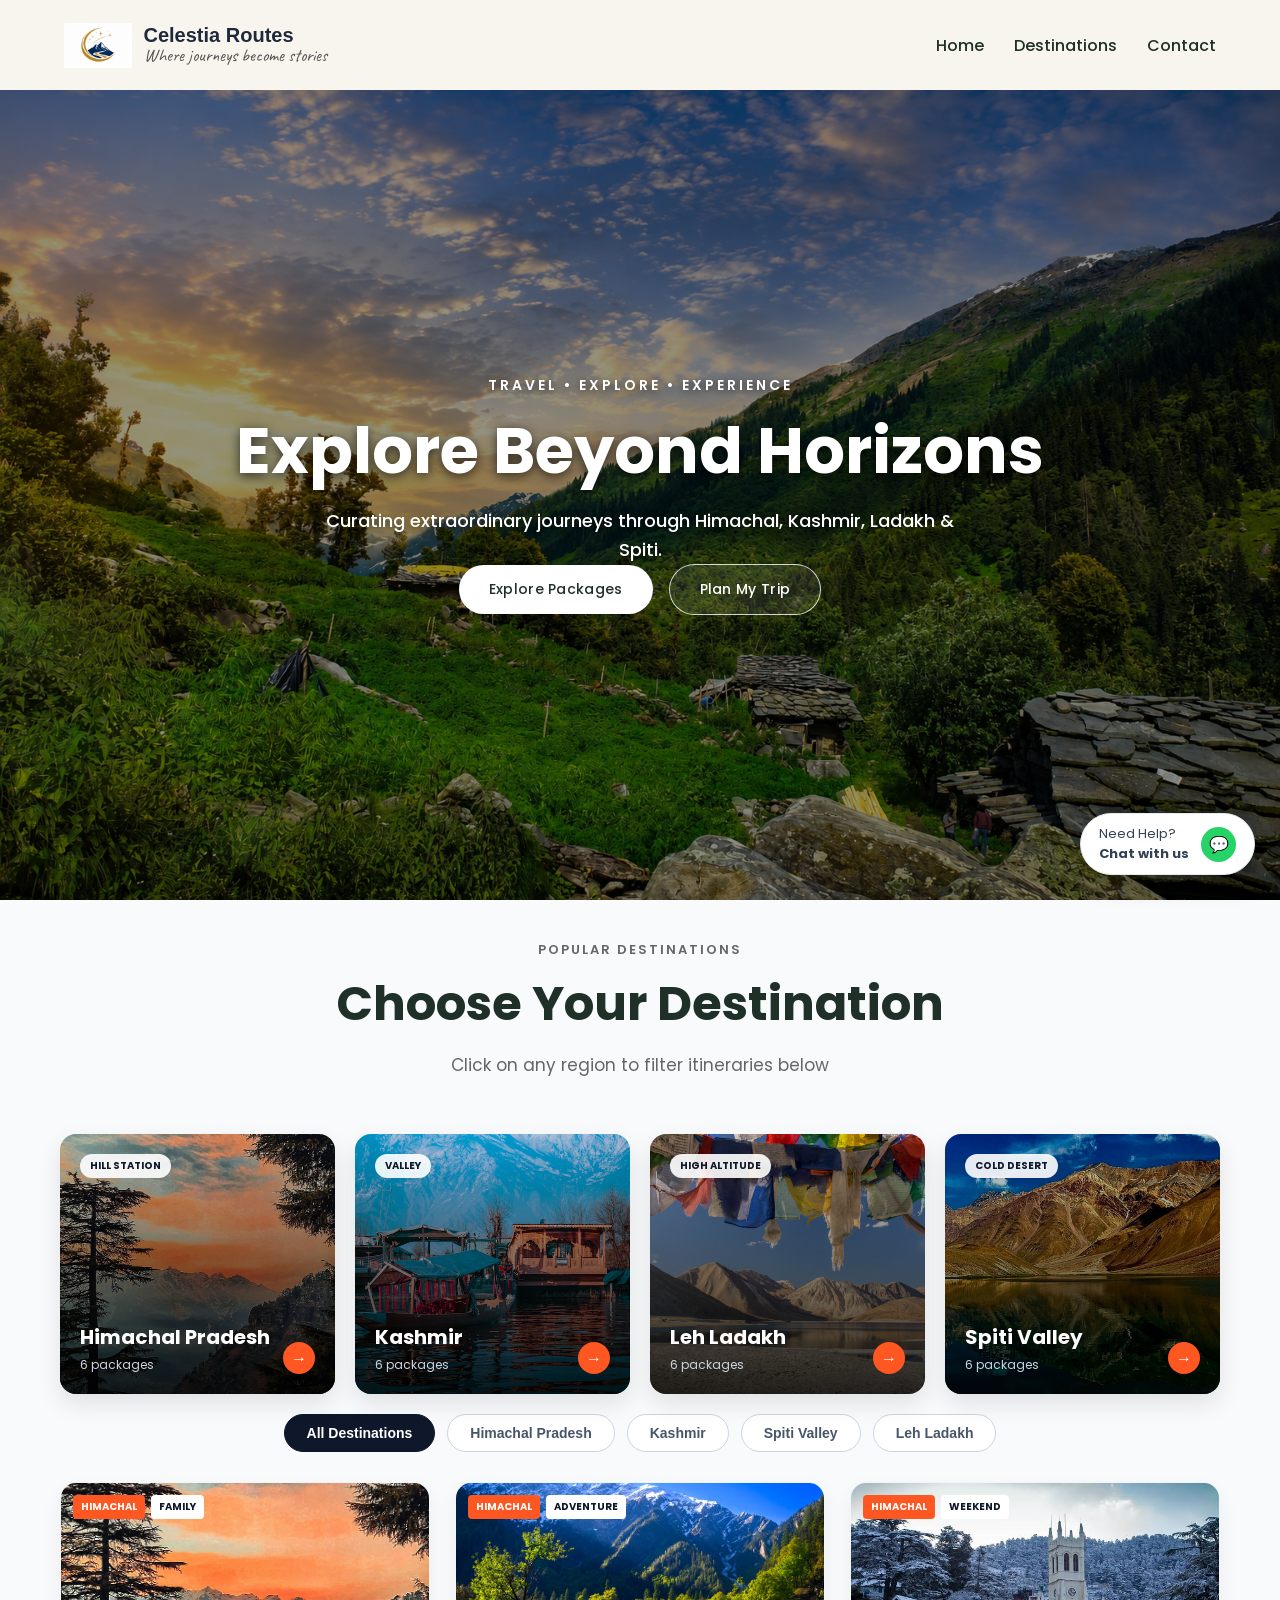
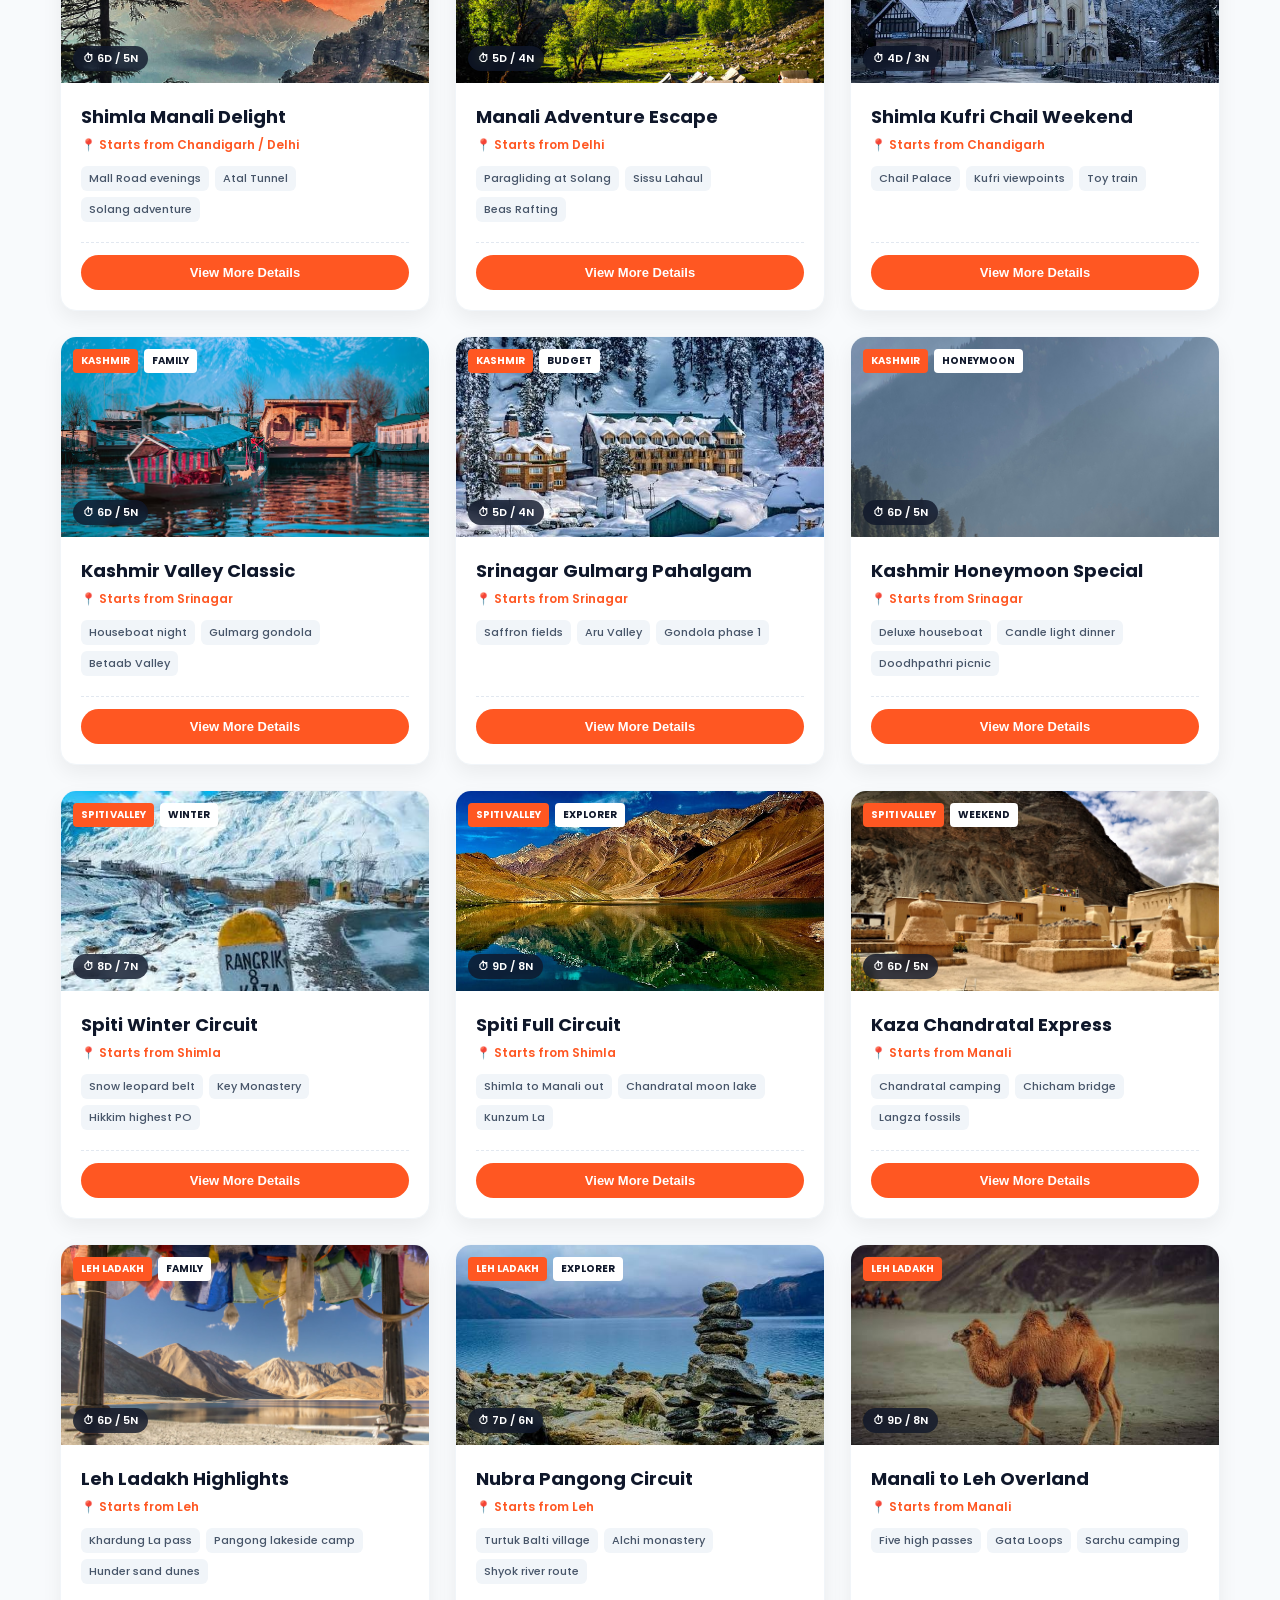
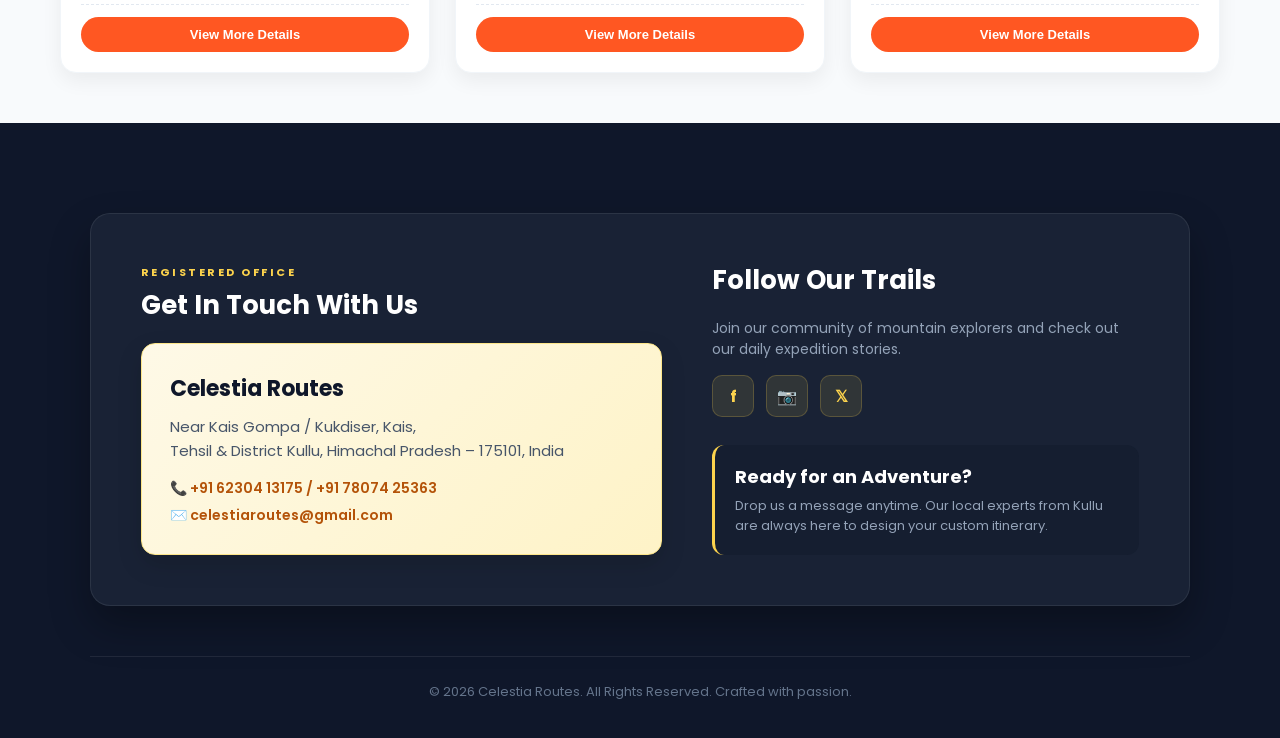
==== index.html @ 2c3c5bdf "Update index.html" ====
<!DOCTYPE html>
<html lang="en">

<head>
    <meta charset="UTF-8">
    <meta name="viewport" content="width=device-width, initial-scale=1.0">
    
    <!-- Google Search SEO Meta Tags -->
    <title>Celestia Routes | Himachal, Kashmir, Ladakh & Spiti Tour Packages</title>
    <meta name="description" content="Explore Himachal, Spiti Valley, Ladakh & Kashmir with Celestia Routes. Custom-crafted itineraries, verified stays, and memorable travel experiences.">
    <meta name="keywords" content="Celestia Routes, Himachal Tour Packages, Kashmir Tour, Leh Ladakh Expedition, Spiti Valley Trips">
    
    <!-- Open Graph Tags for Social Media Sharing -->
    <meta property="og:title" content="Celestia Routes | Where Journeys Become Stories">
    <meta property="og:description" content="Curating extraordinary journeys through Himachal, Kashmir, Ladakh, and Spiti.">
    <meta property="og:image" content="Image/logo.png">
    <meta property="og:url" content="https://celestiaroutes.in">

    <link rel="stylesheet" href="style.css">
    <link href="https://fonts.googleapis.com/css2?family=Caveat:wght@500&family=Poppins:wght@400;500;600;700&display=swap" rel="stylesheet">

    <!-- Modern Travel Tribes Style Layout CSS -->
    <style>
        body {
            font-family: 'Poppins', sans-serif;
            background-color: #f8fafc;
            color: #1e293b;
            margin: 0;
            padding: 0;
        }

        /* Top Main Destinations Grid */
        .dest-cards-container {
            max-width: 1200px;
            margin: 40px auto 20px;
            padding: 0 20px;
            display: grid;
            grid-template-columns: repeat(auto-fit, minmax(240px, 1fr));
            gap: 20px;
        }

        .dest-hero-card {
            position: relative;
            height: 260px;
            border-radius: 16px;
            overflow: hidden;
            box-shadow: 0 10px 25px rgba(0,0,0,0.1);
            cursor: pointer;
            transition: transform 0.3s ease, box-shadow 0.3s ease;
            background-size: cover;
            background-position: center;
        }

        .dest-hero-card:hover {
            transform: translateY(-6px);
            box-shadow: 0 15px 35px rgba(0,0,0,0.2);
        }

        .dest-card-overlay {
            position: absolute;
            inset: 0;
            background: linear-gradient(180deg, rgba(0,0,0,0.1) 0%, rgba(0,0,0,0.85) 100%);
            padding: 20px;
            display: flex;
            flex-direction: column;
            justify-content: space-between;
            box-sizing: border-box;
        }

        .dest-tag {
            align-self: flex-start;
            background: rgba(255, 255, 255, 0.9);
            color: #0f172a;
            font-size: 10px;
            font-weight: 700;
            padding: 4px 10px;
            border-radius: 20px;
            text-transform: uppercase;
        }

        .dest-info h3 {
            color: #ffffff;
            font-size: 20px;
            margin: 0 0 4px 0;
            font-weight: 700;
        }

        .dest-info p {
            color: #cbd5e1;
            font-size: 12px;
            margin: 0;
        }

        .dest-arrow {
            position: absolute;
            bottom: 20px;
            right: 20px;
            width: 32px;
            height: 32px;
            background: #ff5722;
            color: white;
            border-radius: 50%;
            display: flex;
            align-items: center;
            justify-content: center;
            font-size: 16px;
            font-weight: bold;
        }

        /* Filter Pills Tabs */
        .filter-tabs {
            display: flex;
            justify-content: center;
            gap: 12px;
            margin: 20px auto 30px;
            flex-wrap: wrap;
            padding: 0 15px;
        }

        .filter-btn {
            background: #ffffff;
            border: 1px solid #cbd5e1;
            padding: 10px 22px;
            border-radius: 30px;
            font-size: 14px;
            font-weight: 600;
            color: #475569;
            cursor: pointer;
            transition: all 0.2s ease;
        }

        .filter-btn.active, .filter-btn:hover {
            background: #0f172a;
            color: #ffffff;
            border-color: #0f172a;
        }

        /* Packages Grid */
        .pkg-grid {
            display: grid;
            grid-template-columns: repeat(auto-fill, minmax(320px, 1fr));
            gap: 25px;
            max-width: 1200px;
            margin: 0 auto 50px;
            padding: 0 20px;
        }

        .pkg-card {
            background: #ffffff;
            border-radius: 16px;
            overflow: hidden;
            box-shadow: 0 8px 20px rgba(0,0,0,0.06);
            transition: transform 0.3s ease, box-shadow 0.3s ease;
            display: flex;
            flex-direction: column;
            border: 1px solid #f1f5f9;
        }

        .pkg-card:hover {
            transform: translateY(-5px);
            box-shadow: 0 15px 30px rgba(0,0,0,0.12);
        }

        .pkg-img-box {
            position: relative;
            height: 200px;
            background-size: cover;
            background-position: center;
        }

        .pkg-badges {
            position: absolute;
            top: 12px;
            left: 12px;
            display: flex;
            gap: 6px;
            flex-wrap: wrap;
        }

        .badge-pill {
            background: #ff5722;
            color: #ffffff;
            font-size: 10px;
            font-weight: 700;
            padding: 4px 8px;
            border-radius: 4px;
            text-transform: uppercase;
        }

        .badge-pill.white {
            background: #ffffff;
            color: #0f172a;
        }

        .pkg-duration {
            position: absolute;
            bottom: 12px;
            left: 12px;
            background: rgba(15, 23, 42, 0.8);
            color: #ffffff;
            font-size: 11px;
            font-weight: 600;
            padding: 4px 10px;
            border-radius: 20px;
            backdrop-filter: blur(4px);
        }

        .pkg-body {
            padding: 20px;
            display: flex;
            flex-direction: column;
            flex-grow: 1;
        }

        .pkg-title {
            font-size: 18px;
            font-weight: 700;
            color: #0f172a;
            margin: 0 0 6px 0;
        }

        .pkg-location {
            font-size: 12px;
            color: #ff5722;
            font-weight: 600;
            margin-bottom: 12px;
        }

        .pkg-highlights {
            display: flex;
            gap: 6px;
            flex-wrap: wrap;
            margin-bottom: 20px;
        }

        .highlight-tag {
            background: #f1f5f9;
            color: #475569;
            font-size: 11px;
            font-weight: 500;
            padding: 4px 8px;
            border-radius: 6px;
        }

        .pkg-footer {
            display: flex;
            align-items: center;
            justify-content: flex-end;
            margin-top: auto;
            padding-top: 12px;
            border-top: 1px dashed #e2e8f0;
        }

        .view-btn {
            background: #ff5722;
            color: #ffffff;
            border: none;
            padding: 10px 20px;
            border-radius: 20px;
            font-size: 13px;
            font-weight: 700;
            cursor: pointer;
            transition: background 0.2s;
            width: 100%;
            text-align: center;
        }

        .view-btn:hover {
            background: #e64a19;
        }

        /* Modal Overlay Styling */
        .modal-overlay {
            display: none;
            position: fixed;
            top: 0;
            left: 0;
            width: 100%;
            height: 100%;
            background: rgba(0, 0, 0, 0.65);
            backdrop-filter: blur(4px);
            z-index: 1000;
            justify-content: center;
            align-items: center;
        }

        .modal-box {
            background: #ffffff;
            padding: 32px 28px 28px 28px;
            border-radius: 16px;
            width: 90%;
            max-width: 400px;
            box-shadow: 0 20px 40px rgba(0, 0, 0, 0.25);
            position: relative;
            font-family: 'Poppins', sans-serif;
            box-sizing: border-box;
        }

        .close-btn {
            position: absolute;
            top: 16px;
            right: 16px;
            width: 32px;
            height: 32px;
            background: #f1f5f9;
            color: #64748b;
            border-radius: 50%;
            display: flex;
            align-items: center;
            justify-content: center;
            font-size: 20px;
            font-weight: bold;
            cursor: pointer;
            transition: all 0.2s ease;
        }

        .close-btn:hover {
            background: #e2e8f0;
            color: #0f172a;
            transform: rotate(90deg);
        }

        .form-group {
            margin-bottom: 16px;
        }

        .form-group label {
            display: block;
            font-size: 13px;
            font-weight: 600;
            color: #334155;
            margin-bottom: 6px;
        }

        .form-group input {
            width: 100%;
            padding: 11px 14px;
            border: 1px solid #cbd5e1;
            border-radius: 8px;
            font-size: 14px;
            box-sizing: border-box;
            outline: none;
        }

        .submit-btn {
            width: 100%;
            background: #25D366;
            color: white;
            border: none;
            padding: 13px;
            border-radius: 8px;
            font-size: 15px;
            font-weight: 700;
            cursor: pointer;
            margin-top: 6px;
        }
    </style>
</head>

<body>
    <!-- Navigation -->
    <nav class="navbar">
        <div class="logo">
            <img src="Image/logo.png" alt="Celestia Routes Logo" style="height: 45px; vertical-align: middle;">
            <div style="display: inline-block; vertical-align: middle; margin-left: 12px;">
                <span style="display: block; font-weight: bold; font-size: 20px; font-family: Arial, sans-serif;">Celestia Routes</span>
                <span class="logo-tagline" style="display: block; font-family: 'Caveat', cursive; font-size: 18px; color: #555; margin-top: -3px;">Where journeys become stories</span>
            </div>
        </div>
        
        <ul class="nav-links">
            <li><a href="#home">Home</a></li>
            <li><a href="#destinations">Destinations</a></li>
            <li><a href="#contact">Contact</a></li>
        </ul>
    </nav>

    <!-- Hero Section -->
    <section class="hero" id="home">
        <div class="hero-content">
            <p class="hero-tagline">TRAVEL • EXPLORE • EXPERIENCE</p>
            <h1>Explore Beyond Horizons</h1>
            <p class="hero-subtitle">Curating extraordinary journeys through Himachal, Kashmir, Ladakh & Spiti.</p>
            <div class="hero-buttons">
                <a href="#destinations" class="btn primary-btn">Explore Packages</a>
                <a href="javascript:void(0)" onclick="openInquiryForm('Custom Trip')" class="btn secondary-btn">Plan My Trip</a>
            </div>
        </div>
    </section>

    <!-- Main Active Destinations Section -->
    <section id="destinations">
        <div class="section-heading" style="text-align: center; margin-top: 40px;">
            <p class="small-title">POPULAR DESTINATIONS</p>
            <h2>Choose Your Destination</h2>
            <p>Click on any region to filter itineraries below</p>
        </div>

        <div class="dest-cards-container">
            <!-- Himachal Pradesh -->
            <div class="dest-hero-card" style="background-image: url('Image/manali.jpg');" onclick="filterCategory('himachal')">
                <div class="dest-card-overlay">
                    <span class="dest-tag">HILL STATION</span>
                    <div class="dest-info">
                        <h3>Himachal Pradesh</h3>
                        <p>6 packages</p>
                    </div>
                    <div class="dest-arrow">&rarr;</div>
                </div>
            </div>

            <!-- Kashmir -->
            <div class="dest-hero-card" style="background-image: url('Image/srinagar.jpg');" onclick="filterCategory('kashmir')">
                <div class="dest-card-overlay">
                    <span class="dest-tag">VALLEY</span>
                    <div class="dest-info">
                        <h3>Kashmir</h3>
                        <p>6 packages</p>
                    </div>
                    <div class="dest-arrow">&rarr;</div>
                </div>
            </div>

            <!-- Leh Ladakh -->
            <div class="dest-hero-card" style="background-image: url('Image/leh.jpg');" onclick="filterCategory('ladakh')">
                <div class="dest-card-overlay">
                    <span class="dest-tag">HIGH ALTITUDE</span>
                    <div class="dest-info">
                        <h3>Leh Ladakh</h3>
                        <p>6 packages</p>
                    </div>
                    <div class="dest-arrow">&rarr;</div>
                </div>
            </div>

            <!-- Spiti Valley -->
            <div class="dest-hero-card" style="background-image: url('Image/chandratal.jpg');" onclick="filterCategory('spiti')">
                <div class="dest-card-overlay">
                    <span class="dest-tag">COLD DESERT</span>
                    <div class="dest-info">
                        <h3>Spiti Valley</h3>
                        <p>6 packages</p>
                    </div>
                    <div class="dest-arrow">&rarr;</div>
                </div>
            </div>
        </div>
    </section>

    <!-- Interactive Filter Pills -->
    <div class="filter-tabs" id="pkg-section">
        <button class="filter-btn active" id="btn-all" onclick="filterCategory('all')">All Destinations</button>
        <button class="filter-btn" id="btn-himachal" onclick="filterCategory('himachal')">Himachal Pradesh</button>
        <button class="filter-btn" id="btn-kashmir" onclick="filterCategory('kashmir')">Kashmir</button>
        <button class="filter-btn" id="btn-spiti" onclick="filterCategory('spiti')">Spiti Valley</button>
        <button class="filter-btn" id="btn-ladakh" onclick="filterCategory('ladakh')">Leh Ladakh</button>
    </div>

    <!-- Package Grid Container -->
    <div class="pkg-grid">
        
        <!-- HIMACHAL PACKAGES -->
        <div class="pkg-card" data-category="himachal">
            <div class="pkg-img-box" style="background-image: url('Image/manali.jpg');">
                <div class="pkg-badges">
                    <span class="badge-pill">HIMACHAL</span>
                    <span class="badge-pill white">FAMILY</span>
                </div>
                <span class="pkg-duration">⏱ 6D / 5N</span>
            </div>
            <div class="pkg-body">
                <h3 class="pkg-title">Shimla Manali Delight</h3>
                <div class="pkg-location">📍 Starts from Chandigarh / Delhi</div>
                <div class="pkg-highlights">
                    <span class="highlight-tag">Mall Road evenings</span>
                    <span class="highlight-tag">Atal Tunnel</span>
                    <span class="highlight-tag">Solang adventure</span>
                </div>
                <div class="pkg-footer">
                    <button class="view-btn" onclick="openInquiryForm('Shimla Manali Delight (6D/5N)')">View More Details</button>
                </div>
            </div>
        </div>

        <div class="pkg-card" data-category="himachal">
            <div class="pkg-img-box" style="background-image: url('Image/kasol.jpg');">
                <div class="pkg-badges">
                    <span class="badge-pill">HIMACHAL</span>
                    <span class="badge-pill white">ADVENTURE</span>
                </div>
                <span class="pkg-duration">⏱ 5D / 4N</span>
            </div>
            <div class="pkg-body">
                <h3 class="pkg-title">Manali Adventure Escape</h3>
                <div class="pkg-location">📍 Starts from Delhi</div>
                <div class="pkg-highlights">
                    <span class="highlight-tag">Paragliding at Solang</span>
                    <span class="highlight-tag">Sissu Lahaul</span>
                    <span class="highlight-tag">Beas Rafting</span>
                </div>
                <div class="pkg-footer">
                    <button class="view-btn" onclick="openInquiryForm('Manali Adventure Escape (5D/4N)')">View More Details</button>
                </div>
            </div>
        </div>

        <div class="pkg-card" data-category="himachal">
            <div class="pkg-img-box" style="background-image: url('Image/shimla.jpg');">
                <div class="pkg-badges">
                    <span class="badge-pill">HIMACHAL</span>
                    <span class="badge-pill white">WEEKEND</span>
                </div>
                <span class="pkg-duration">⏱ 4D / 3N</span>
            </div>
            <div class="pkg-body">
                <h3 class="pkg-title">Shimla Kufri Chail Weekend</h3>
                <div class="pkg-location">📍 Starts from Chandigarh</div>
                <div class="pkg-highlights">
                    <span class="highlight-tag">Chail Palace</span>
                    <span class="highlight-tag">Kufri viewpoints</span>
                    <span class="highlight-tag">Toy train</span>
                </div>
                <div class="pkg-footer">
                    <button class="view-btn" onclick="openInquiryForm('Shimla Kufri Weekend (4D/3N)')">View More Details</button>
                </div>
            </div>
        </div>

        <!-- KASHMIR PACKAGES -->
        <div class="pkg-card" data-category="kashmir">
            <div class="pkg-img-box" style="background-image: url('Image/srinagar.jpg');">
                <div class="pkg-badges">
                    <span class="badge-pill">KASHMIR</span>
                    <span class="badge-pill white">FAMILY</span>
                </div>
                <span class="pkg-duration">⏱ 6D / 5N</span>
            </div>
            <div class="pkg-body">
                <h3 class="pkg-title">Kashmir Valley Classic</h3>
                <div class="pkg-location">📍 Starts from Srinagar</div>
                <div class="pkg-highlights">
                    <span class="highlight-tag">Houseboat night</span>
                    <span class="highlight-tag">Gulmarg gondola</span>
                    <span class="highlight-tag">Betaab Valley</span>
                </div>
                <div class="pkg-footer">
                    <button class="view-btn" onclick="openInquiryForm('Kashmir Valley Classic (6D/5N)')">View More Details</button>
                </div>
            </div>
        </div>

        <div class="pkg-card" data-category="kashmir">
            <div class="pkg-img-box" style="background-image: url('Image/gulmarg.jpg');">
                <div class="pkg-badges">
                    <span class="badge-pill">KASHMIR</span>
                    <span class="badge-pill white">BUDGET</span>
                </div>
                <span class="pkg-duration">⏱ 5D / 4N</span>
            </div>
            <div class="pkg-body">
                <h3 class="pkg-title">Srinagar Gulmarg Pahalgam</h3>
                <div class="pkg-location">📍 Starts from Srinagar</div>
                <div class="pkg-highlights">
                    <span class="highlight-tag">Saffron fields</span>
                    <span class="highlight-tag">Aru Valley</span>
                    <span class="highlight-tag">Gondola phase 1</span>
                </div>
                <div class="pkg-footer">
                    <button class="view-btn" onclick="openInquiryForm('Srinagar Gulmarg Pahalgam (5D/4N)')">View More Details</button>
                </div>
            </div>
        </div>

        <div class="pkg-card" data-category="kashmir">
            <div class="pkg-img-box" style="background-image: url('Image/pahalgam.jpg');">
                <div class="pkg-badges">
                    <span class="badge-pill">KASHMIR</span>
                    <span class="badge-pill white">HONEYMOON</span>
                </div>
                <span class="pkg-duration">⏱ 6D / 5N</span>
            </div>
            <div class="pkg-body">
                <h3 class="pkg-title">Kashmir Honeymoon Special</h3>
                <div class="pkg-location">📍 Starts from Srinagar</div>
                <div class="pkg-highlights">
                    <span class="highlight-tag">Deluxe houseboat</span>
                    <span class="highlight-tag">Candle light dinner</span>
                    <span class="highlight-tag">Doodhpathri picnic</span>
                </div>
                <div class="pkg-footer">
                    <button class="view-btn" onclick="openInquiryForm('Kashmir Honeymoon Special (6D/5N)')">View More Details</button>
                </div>
            </div>
        </div>

        <!-- SPITI VALLEY PACKAGES -->
        <div class="pkg-card" data-category="spiti">
            <div class="pkg-img-box" style="background-image: url('Image/kaza.jpg');">
                <div class="pkg-badges">
                    <span class="badge-pill">SPITI VALLEY</span>
                    <span class="badge-pill white">WINTER</span>
                </div>
                <span class="pkg-duration">⏱ 8D / 7N</span>
            </div>
            <div class="pkg-body">
                <h3 class="pkg-title">Spiti Winter Circuit</h3>
                <div class="pkg-location">📍 Starts from Shimla</div>
                <div class="pkg-highlights">
                    <span class="highlight-tag">Snow leopard belt</span>
                    <span class="highlight-tag">Key Monastery</span>
                    <span class="highlight-tag">Hikkim highest PO</span>
                </div>
                <div class="pkg-footer">
                    <button class="view-btn" onclick="openInquiryForm('Spiti Winter Circuit (8D/7N)')">View More Details</button>
                </div>
            </div>
        </div>

        <div class="pkg-card" data-category="spiti">
            <div class="pkg-img-box" style="background-image: url('Image/chandratal.jpg');">
                <div class="pkg-badges">
                    <span class="badge-pill">SPITI VALLEY</span>
                    <span class="badge-pill white">EXPLORER</span>
                </div>
                <span class="pkg-duration">⏱ 9D / 8N</span>
            </div>
            <div class="pkg-body">
                <h3 class="pkg-title">Spiti Full Circuit</h3>
                <div class="pkg-location">📍 Starts from Shimla</div>
                <div class="pkg-highlights">
                    <span class="highlight-tag">Shimla to Manali out</span>
                    <span class="highlight-tag">Chandratal moon lake</span>
                    <span class="highlight-tag">Kunzum La</span>
                </div>
                <div class="pkg-footer">
                    <button class="view-btn" onclick="openInquiryForm('Spiti Full Circuit (9D/8N)')">View More Details</button>
                </div>
            </div>
        </div>

        <div class="pkg-card" data-category="spiti">
            <div class="pkg-img-box" style="background-image: url('Image/tabo.jpg');">
                <div class="pkg-badges">
                    <span class="badge-pill">SPITI VALLEY</span>
                    <span class="badge-pill white">WEEKEND</span>
                </div>
                <span class="pkg-duration">⏱ 6D / 5N</span>
            </div>
            <div class="pkg-body">
                <h3 class="pkg-title">Kaza Chandratal Express</h3>
                <div class="pkg-location">📍 Starts from Manali</div>
                <div class="pkg-highlights">
                    <span class="highlight-tag">Chandratal camping</span>
                    <span class="highlight-tag">Chicham bridge</span>
                    <span class="highlight-tag">Langza fossils</span>
                </div>
                <div class="pkg-footer">
                    <button class="view-btn" onclick="openInquiryForm('Kaza Chandratal Express (6D/5N)')">View More Details</button>
                </div>
            </div>
        </div>

        <!-- LEH LADAKH PACKAGES -->
        <div class="pkg-card" data-category="ladakh">
            <div class="pkg-img-box" style="background-image: url('Image/leh.jpg');">
                <div class="pkg-badges">
                    <span class="badge-pill">LEH LADAKH</span>
                    <span class="badge-pill white">FAMILY</span>
                </div>
                <span class="pkg-duration">⏱ 6D / 5N</span>
            </div>
            <div class="pkg-body">
                <h3 class="pkg-title">Leh Ladakh Highlights</h3>
                <div class="pkg-location">📍 Starts from Leh</div>
                <div class="pkg-highlights">
                    <span class="highlight-tag">Khardung La pass</span>
                    <span class="highlight-tag">Pangong lakeside camp</span>
                    <span class="highlight-tag">Hunder sand dunes</span>
                </div>
                <div class="pkg-footer">
                    <button class="view-btn" onclick="openInquiryForm('Leh Ladakh Highlights (6D/5N)')">View More Details</button>
                </div>
            </div>
        </div>

        <div class="pkg-card" data-category="ladakh">
            <div class="pkg-img-box" style="background-image: url('Image/pangong.jpg');">
                <div class="pkg-badges">
                    <span class="badge-pill">LEH LADAKH</span>
                    <span class="badge-pill white">EXPLORER</span>
                </div>
                <span class="pkg-duration">⏱ 7D / 6N</span>
            </div>
            <div class="pkg-body">
                <h3 class="pkg-title">Nubra Pangong Circuit</h3>
                <div class="pkg-location">📍 Starts from Leh</div>
                <div class="pkg-highlights">
                    <span class="highlight-tag">Turtuk Balti village</span>
                    <span class="highlight-tag">Alchi monastery</span>
                    <span class="highlight-tag">Shyok river route</span>
                </div>
                <div class="pkg-footer">
                    <button class="view-btn" onclick="openInquiryForm('Nubra Pangong Circuit (7D/6N)')">View More Details</button>
                </div>
            </div>
        </div>

        <div class="pkg-card" data-category="ladakh">
            <div class="pkg-img-box" style="background-image: url('Image/nubra.jpg');">
                <div class="badge-pill" style="position: absolute; top: 12px; left: 12px;">LEH LADAKH</div>
                <span class="pkg-duration">⏱ 9D / 8N</span>
            </div>
            <div class="pkg-body">
                <h3 class="pkg-title">Manali to Leh Overland</h3>
                <div class="pkg-location">📍 Starts from Manali</div>
                <div class="pkg-highlights">
                    <span class="highlight-tag">Five high passes</span>
                    <span class="highlight-tag">Gata Loops</span>
                    <span class="highlight-tag">Sarchu camping</span>
                </div>
                <div class="pkg-footer">
                    <button class="view-btn" onclick="openInquiryForm('Manali to Leh Overland (9D/8N)')">View More Details</button>
                </div>
            </div>
        </div>

    </div>

    <!-- Registered Office & Footer Section -->
    <footer class="footer-section" id="contact">
        <div class="footer-container">
            <div class="footer-offices">
                <span class="footer-badge">REGISTERED OFFICE</span>
                <h3>Get In Touch With Us</h3>
                
                <div class="office-main-card">
                    <h4>Celestia Routes</h4>
                    <p class="office-address">
                        Near Kais Gompa / Kukdiser, Kais,<br>
                        Tehsil & District Kullu, Himachal Pradesh – 175101, India
                    </p>
                    <div class="office-contacts-list">
                        <p>📞 +91 62304 13175 / +91 78074 25363</p>
                        <p>✉️ celestiaroutes@gmail.com</p>
                    </div>
                </div>
            </div>

            <div class="footer-info">
                <div class="footer-social-box">
                    <h3>Follow Our Trails</h3>
                    <p class="social-subtitle">Join our community of mountain explorers and check out our daily expedition stories.</p>
                    <div class="social-icons">
                        <a href="https://www.facebook.com/share/1ME4AEDmze/" target="_blank" class="social-icon" title="Facebook">f</a>
                        <a href="https://www.instagram.com/celestia_routes" target="_blank" class="social-icon" title="Instagram">📷</a>
                        <a href="https://x.com/CelestiaRoutes" target="_blank" class="social-icon" title="Twitter/X">𝕏</a>
                    </div>
                </div>

                <div class="footer-quick-note">
                    <h3>Ready for an Adventure?</h3>
                    <p>Drop us a message anytime. Our local experts from Kullu are always here to design your custom itinerary.</p>
                </div>
            </div>
        </div>

        <div class="footer-bottom">
            <p>© 2026 Celestia Routes. All Rights Reserved. Crafted with passion.</p>
        </div>
    </footer>

    <!-- Floating WhatsApp Chat Widget -->
    <a href="https://wa.me/916230413175" target="_blank" class="whatsapp-float">
        <span>Need Help? <strong>Chat with us</strong></span>
        <div class="whatsapp-icon">💬</div>
    </a>

    <!-- Interactive Landing Modal Form -->
    <div class="modal-overlay" id="inquiryModal">
        <div class="modal-box">
            <span class="close-btn" onclick="closeInquiryForm()" title="Close">&times;</span>
            <h3 id="modalTitle">Plan Your Trip</h3>
            <p style="text-align: center; font-size: 13px; color: #64748b; margin-bottom: 20px;">Fill in your details and our team will contact you shortly.</p>
            
            <form onsubmit="submitInquiry(event)">
                <input type="hidden" id="selectedDestination" value="">
                
                <div class="form-group">
                    <label for="custName">Your Name *</label>
                    <input type="text" id="custName" placeholder="Enter your full name" required>
                </div>
                
                <div class="form-group">
                    <label for="custPhone">WhatsApp Number *</label>
                    <input type="tel" id="custPhone" placeholder="Enter WhatsApp number" required>
                </div>
                
                <div class="form-group">
                    <label for="custEmail">Email ID *</label>
                    <input type="email" id="custEmail" placeholder="Enter your email address" required>
                </div>

                <button type="submit" class="submit-btn">Send Inquiry via WhatsApp</button>
            </form>
        </div>
    </div>

    <!-- Interactive Filtering & Modal Logic -->
    <script>
        function filterCategory(cat) {
            // Update Active Pill Buttons
            var buttons = document.querySelectorAll('.filter-btn');
            buttons.forEach(btn => btn.classList.remove('active'));

            if(cat === 'all') document.getElementById('btn-all').classList.add('active');
            else if(cat === 'himachal') document.getElementById('btn-himachal').classList.add('active');
            else if(cat === 'kashmir') document.getElementById('btn-kashmir').classList.add('active');
            else if(cat === 'spiti') document.getElementById('btn-spiti').classList.add('active');
            else if(cat === 'ladakh') document.getElementById('btn-ladakh').classList.add('active');

            // Show/Hide Package Cards
            var cards = document.querySelectorAll('.pkg-card');
            cards.forEach(card => {
                if(cat === 'all' || card.getAttribute('data-category') === cat) {
                    card.style.display = 'flex';
                } else {
                    card.style.display = 'none';
                }
            });

            // Smooth Scroll down to package cards
            document.getElementById('pkg-section').scrollIntoView({ behavior: 'smooth' });
        }

        function openInquiryForm(destination) {
            document.getElementById('selectedDestination').value = destination;
            document.getElementById('modalTitle').innerText = 'Inquiry for ' + destination;
            document.getElementById('inquiryModal').style.display = 'flex';
        }

        function closeInquiryForm() {
            document.getElementById('inquiryModal').style.display = 'none';
        }

        function submitInquiry(e) {
            e.preventDefault();
            
            var name = document.getElementById('custName').value;
            var phone = document.getElementById('custPhone').value;
            var email = document.getElementById('custEmail').value;
            var dest = document.getElementById('selectedDestination').value;

            var msg = "Hello Celestia Routes!%0A%0A" +
                      "*New Travel Inquiry*%0A" +
                      "• *Package:* " + dest + "%0A" +
                      "• *Name:* " + name + "%0A" +
                      "• *WhatsApp:* " + phone + "%0A" +
                      "• *Email:* " + email;

            window.open("https://wa.me/916230413175?text=" + msg, "_blank");
            closeInquiryForm();
        }

        window.onclick = function(event) {
            var modal = document.getElementById('inquiryModal');
            if (event.target == modal) {
                closeInquiryForm();
            }
        }
    </script>
</body>
</html>
---- style.css ----
/* ==========================================
   GLOBAL STYLES
   ========================================== */

html {
    scroll-behavior: smooth;
    scroll-padding-top: 90px;
}

* {
    margin: 0;
    padding: 0;
    box-sizing: border-box;
}

body {
    font-family: Arial, sans-serif;
    color: #1f3028;
    background: #f8f5ef;
    overflow-x: hidden;
}

img {
    max-width: 100%;
    height: auto;
}


/* ==========================================
   NAVBAR
   ========================================== */

.navbar {
    width: 100%;
    min-height: 90px;
    display: flex;
    align-items: center;
    justify-content: space-between;
    padding: 10px 5%;
    background: #f8f5ef;
    position: sticky;
    top: 0;
    z-index: 1000;
    box-shadow: 0 2px 12px rgba(0, 0, 0, 0.04);
}

.logo {
    display: flex;
    align-items: center;
    min-width: 0;
}

.logo img {
    display: block;
    width: auto;
    height: 45px;
    object-fit: contain;
}

.logo > div {
    min-width: 0;
}

.logo-tagline {
    white-space: nowrap;
}

.nav-links {
    display: flex;
    align-items: center;
    list-style: none;
    gap: 30px;
    margin-left: auto;
}

.nav-links a {
    text-decoration: none;
    color: #1f3028;
    font-size: 16px;
    font-weight: 500;
    transition: color 0.3s ease;
}

.nav-links a:hover {
    color: #0d9488;
}

.hamburger {
    display: none;
    cursor: pointer;
    border: none;
    background: transparent;
    padding: 5px;
}

.hamburger span {
    display: block;
    width: 25px;
    height: 3px;
    margin: 5px 0;
    background: #1f3028;
    border-radius: 5px;
}


/* ==========================================
   HERO SECTION
   ========================================== */

.hero {
    min-height: calc(100vh - 90px);
    display: flex;
    align-items: center;
    justify-content: center;
    text-align: center;
    padding: 60px 20px;

    background-image:
        linear-gradient(
            rgba(0, 0, 0, 0.42),
            rgba(0, 0, 0, 0.42)
        ),
        url("Image/himachal.jpg");

    background-size: cover;
    background-position: center;
    background-repeat: no-repeat;

    color: #ffffff;
}

.hero-content {
    width: 100%;
    max-width: 850px;
    text-align: center;
}

.hero-tagline {
    font-size: 14px;
    font-weight: 600;
    letter-spacing: 3px;
    margin-bottom: 20px;
    color: #ffffff;
    text-shadow: 0 2px 8px rgba(0, 0, 0, 0.7);
}

.hero h1 {
    font-size: 64px;
    line-height: 1.08;
    font-weight: 700;
    margin-bottom: 22px;
    color: #ffffff;
    text-shadow: 0 3px 12px rgba(0, 0, 0, 0.7);
}

.hero-subtitle {
    max-width: 650px;
    margin: 0 auto;
    font-size: 18px;
    line-height: 1.6;
    font-weight: 500;
    color: #ffffff;
    text-shadow: 0 2px 8px rgba(0, 0, 0, 0.7);
}


/* ==========================================
   HERO BUTTONS
   ========================================== */

.hero-buttons {
    display: flex;
    justify-content: center;
    align-items: center;
    gap: 16px;
    flex-wrap: wrap;
}

.btn {
    display: inline-block;
    padding: 14px 30px;
    border-radius: 30px;
    text-decoration: none;
    font-size: 14px;
    font-weight: 500;
    letter-spacing: 0.3px;
    transition: all 0.3s ease;
}

.primary-btn {
    background: #ffffff;
    color: #1f3028;
}

.primary-btn:hover {
    transform: translateY(-2px);
}

.secondary-btn {
    border: 1px solid rgba(255, 255, 255, 0.8);
    color: #ffffff;
    background: rgba(255, 255, 255, 0.08);
}

.secondary-btn:hover {
    background: #ffffff;
    color: #1f3028;
}


/* ==========================================
   INTRO SECTION
   ========================================== */

.intro-section {
    padding: 100px 10%;
    background: #f8f5ef;
    text-align: center;
}

.intro-container {
    width: 100%;
    max-width: 900px;
    margin: 0 auto;
}

.intro-tagline {
    display: inline-block;
    font-size: 13px;
    font-weight: 600;
    letter-spacing: 3px;
    color: #666666;
    margin-bottom: 15px;
    text-transform: uppercase;
}

.intro-section h2 {
    font-size: 42px;
    color: #1f3028;
    margin-bottom: 25px;
    font-weight: 700;
    line-height: 1.2;
}

.intro-lead {
    font-size: 20px;
    line-height: 1.6;
    color: #1f3028;
    font-weight: 500;
    margin-bottom: 30px;
}

.intro-body p {
    font-size: 16px;
    line-height: 1.8;
    color: #555555;
    margin-bottom: 20px;
    text-align: center;
}


/* ==========================================
   DESTINATIONS
   ========================================== */

.destinations {
    padding: 100px 7%;
    background: #f8f5ef;
}

.section-heading {
    width: 100%;
    max-width: 650px;
    margin: 0 auto 55px;
    text-align: center;
}

.section-heading .small-title {
    margin-bottom: 15px;
    font-size: 13px;
    font-weight: 600;
    letter-spacing: 2px;
    color: #666666;
}

.section-heading h2 {
    font-size: 48px;
    line-height: 1.2;
    margin-bottom: 18px;
    color: #1f3028;
}

.section-heading > p:last-child {
    font-size: 17px;
    line-height: 1.7;
    color: #666666;
}

.destination-grid {
    display: grid;
    grid-template-columns: repeat(4, minmax(0, 1fr));
    gap: 25px;
    width: 100%;
}

.destination-card {
    min-width: 0;
    background: #ffffff;
    border-radius: 18px;
    overflow: hidden;
    box-shadow: 0 8px 25px rgba(0, 0, 0, 0.08);
    transition:
        transform 0.3s ease,
        box-shadow 0.3s ease;
}

.destination-card:hover {
    transform: translateY(-8px);
    box-shadow: 0 15px 35px rgba(0, 0, 0, 0.12);
}

.destination-card img {
    width: 100%;
    height: 280px;
    object-fit: cover;
    display: block;
}

.card-content {
    padding: 22px;
}

.card-content h3 {
    font-size: 25px;
    line-height: 1.2;
    margin-bottom: 10px;
    color: #1f3028;
}

.card-content p {
    font-size: 14px;
    line-height: 1.6;
    color: #666666;
    margin-bottom: 15px;
}

.card-content a {
    display: inline-block;
    text-decoration: none;
    color: #1f3028;
    font-weight: bold;
    transition: color 0.3s ease;
}

.card-content a:hover {
    color: #0d9488;
}


/* ==========================================
   DESTINATION DETAILS
   ========================================== */

.details-container {
    display: none;
    padding: 70px 7%;
    background: #ffffff;
    border-top: 1px solid #eeeeee;
    border-bottom: 1px solid #eeeeee;
}

.details-inner {
    width: 100%;
    max-width: 1200px;
    margin: 0 auto;
}

.details-header {
    text-align: center;
    margin-bottom: 40px;
}

.details-header .small-title {
    font-size: 12px;
    font-weight: 700;
    letter-spacing: 2px;
    color: #0d9488;
    text-transform: uppercase;
    margin-bottom: 10px;
}

.details-header h2 {
    font-size: 40px;
    line-height: 1.2;
    color: #1f3028;
}

.details-grid {
    display: grid;
    grid-template-columns: repeat(3, minmax(0, 1fr));
    gap: 25px;
}

.detail-box {
    background: #f8f5ef;
    border: 1px solid #e8e5de;
    border-radius: 15px;
    padding: 25px;
    min-width: 0;
}

.detail-box h3 {
    font-size: 20px;
    color: #1f3028;
    margin-bottom: 15px;
}

.detail-box p {
    color: #555555;
    font-size: 15px;
    line-height: 2;
}

.close-btn {
    display: block;
    margin: 35px auto 0;
    padding: 11px 25px;
    background: #1f3028;
    color: #ffffff;
    border: none;
    cursor: pointer;
    border-radius: 25px;
    font-size: 14px;
    transition: background 0.3s ease;
}

.close-btn:hover {
    background: #0d9488;
}


/* ==========================================
   WHY CHOOSE US
   ========================================== */

.why-us-section {
    padding: 100px 7%;
    background: #ffffff;
    color: #1a1a1a;
}

.why-us-container {
    width: 100%;
    max-width: 1200px;
    margin: 0 auto;
}

.why-us-header {
    text-align: center;
    max-width: 700px;
    margin: 0 auto 60px;
}

.why-us-header .badge {
    display: inline-block;
    background: #e6f4f1;
    color: #0d9488;
    padding: 6px 14px;
    border-radius: 20px;
    font-size: 12px;
    font-weight: 700;
    letter-spacing: 2px;
    text-transform: uppercase;
}

.why-us-header h2 {
    font-size: 38px;
    line-height: 1.2;
    font-weight: 700;
    margin: 15px 0 10px;
    color: #111111;
}

.why-us-header p {
    color: #666666;
    font-size: 16px;
    line-height: 1.6;
}

.features-grid {
    display: grid;
    grid-template-columns: repeat(2, minmax(0, 1fr));
    gap: 30px;
}

.feature-card {
    background: #f9fafb;
    border: 1px solid #e5e7eb;
    padding: 40px;
    border-radius: 12px;
    position: relative;
    transition:
        all 0.3s ease;
}

.feature-card:hover {
    border-color: #0d9488;
    box-shadow: 0 10px 30px rgba(13, 148, 136, 0.08);
    transform: translateY(-5px);
}

.feature-number {
    font-size: 28px;
    font-weight: 800;
    color: #0d9488;
    margin-bottom: 15px;
    opacity: 0.8;
}

.feature-card h3 {
    font-size: 22px;
    line-height: 1.3;
    font-weight: 700;
    margin-bottom: 10px;
    color: #111111;
}

.feature-card p {
    font-size: 15px;
    color: #555555;
    line-height: 1.6;
}


/* ==========================================
   FOOTER & CONTACT
   ========================================== */

.footer-section {
    background: #0f172a;
    color: #ffffff;
    padding: 90px 7% 35px;
    position: relative;
}

.footer-container {
    width: 100%;
    max-width: 1200px;
    margin: 0 auto;
    padding: 50px;

    background: rgba(30, 41, 59, 0.7);
    border: 1px solid rgba(255, 255, 255, 0.08);
    backdrop-filter: blur(12px);

    border-radius: 20px;

    display: grid;
    grid-template-columns: 1.1fr 0.9fr;
    gap: 50px;

    box-shadow: 0 20px 40px rgba(0, 0, 0, 0.3);
}

.footer-badge {
    font-size: 11px;
    font-weight: 700;
    letter-spacing: 2.5px;
    color: #fcd34d;
    text-transform: uppercase;
    display: block;
    margin-bottom: 8px;
}

.footer-offices h3,
.footer-info h3 {
    font-size: 26px;
    font-weight: 700;
    line-height: 1.3;
    color: #ffffff;
    margin-bottom: 20px;
}


/* ==========================================
   OFFICE CARD
   ========================================== */

.office-main-card {
    background: linear-gradient(
        135deg,
        #fef9e7 0%,
        #fef3c7 100%
    );

    border: 1px solid #fde68a;
    padding: 28px;
    border-radius: 14px;
    margin-top: 15px;

    color: #1e293b;

    box-shadow: 0 10px 25px rgba(0, 0, 0, 0.15);
}

.office-main-card h4 {
    font-size: 22px;
    font-weight: 700;
    color: #0f172a;
    margin-bottom: 10px;
}

.office-address {
    font-size: 15px;
    line-height: 1.6;
    color: #475569;
    margin-bottom: 15px;
}

.office-contacts-list p {
    font-size: 14px;
    line-height: 1.5;
    color: #b45309;
    font-weight: 600;
    margin-top: 6px;
}


/* ==========================================
   FOOTER INFO
   ========================================== */

.footer-info {
    display: flex;
    flex-direction: column;
    justify-content: space-between;
}

.footer-social-box {
    margin-bottom: 25px;
}

.social-subtitle {
    font-size: 14px;
    color: #94a3b8;
    line-height: 1.5;
    margin-bottom: 15px;
}

.social-icons {
    display: flex;
    gap: 12px;
    flex-wrap: wrap;
}

.social-icon {
    width: 42px;
    height: 42px;

    background: rgba(252, 211, 77, 0.1);
    color: #fcd34d;

    border-radius: 10px;

    display: flex;
    align-items: center;
    justify-content: center;

    text-decoration: none;
    font-weight: bold;

    border: 1px solid rgba(252, 211, 77, 0.2);

    transition: all 0.3s ease;
}

.social-icon:hover {
    background: #fcd34d;
    color: #0f172a;
    transform: translateY(-4px);
    box-shadow: 0 8px 20px rgba(252, 211, 77, 0.3);
}


/* ==========================================
   QUICK NOTE
   ========================================== */

.footer-quick-note {
    background: rgba(15, 23, 42, 0.4);
    padding: 20px;
    border-radius: 12px;
    border-left: 3px solid #fcd34d;
}

.footer-quick-note h3 {
    font-size: 18px;
    line-height: 1.3;
    margin-bottom: 8px;
    color: #ffffff;
}

.footer-quick-note p {
    font-size: 13px;
    color: #94a3b8;
    line-height: 1.5;
}


/* ==========================================
   FOOTER BOTTOM
   ========================================== */

.footer-bottom {
    width: 100%;
    max-width: 1200px;
    margin: 50px auto 0;
    padding-top: 25px;

    text-align: center;

    border-top: 1px solid rgba(255, 255, 255, 0.08);

    color: #64748b;
    font-size: 13px;
    line-height: 1.6;
}


/* ==========================================
   FLOATING WHATSAPP BUTTON
   ========================================== */

.whatsapp-float {
    position: fixed;
    right: 25px;
    bottom: 25px;

    background: #ffffff;
    color: #1f3028;

    padding: 10px 18px;

    border-radius: 50px;

    display: flex;
    align-items: center;
    gap: 12px;

    text-decoration: none;

    box-shadow: 0 8px 25px rgba(0, 0, 0, 0.25);

    z-index: 9999;

    transition: all 0.3s ease;

    border: 1px solid #e2e8f0;
}

.whatsapp-float:hover {
    transform: translateY(-4px);
    box-shadow: 0 12px 30px rgba(0, 0, 0, 0.35);
}

.whatsapp-float span {
    font-size: 13px;
    color: #334155;
}

.whatsapp-float strong {
    display: block;
}

.whatsapp-icon {
    width: 35px;
    height: 35px;

    background: #25d366;
    color: #ffffff;

    border-radius: 50%;

    display: flex;
    align-items: center;
    justify-content: center;

    font-size: 16px;
}


/* ==========================================
   TABLET
   ========================================== */

@media screen and (max-width: 1100px) {

    .navbar {
        padding-left: 4%;
        padding-right: 4%;
    }

    .destination-grid {
        grid-template-columns: repeat(2, minmax(0, 1fr));
    }

    .hero h1 {
        font-size: 52px;
    }

    .intro-section {
        padding-left: 7%;
        padding-right: 7%;
    }

    .destinations {
        padding-left: 5%;
        padding-right: 5%;
    }

    .why-us-section {
        padding-left: 5%;
        padding-right: 5%;
    }

    .footer-section {
        padding-left: 5%;
        padding-right: 5%;
    }
}


/* ==========================================
   MOBILE
   ========================================== */

@media screen and (max-width: 768px) {

    html {
        scroll-padding-top: 75px;
    }

    /* NAVBAR */

    .navbar {
        min-height: 75px;
        padding: 8px 5%;
    }

    .logo img {
        height: 42px;
    }

    .logo > div {
        margin-left: 8px !important;
    }

    .logo span:first-child {
        font-size: 17px !important;
    }

    .logo-tagline {
        font-size: 15px !important;
    }

    .nav-links {
        position: absolute;
        top: 100%;
        left: 0;

        width: 100%;

        display: none;
        flex-direction: column;

        gap: 0;
        margin: 0;

        background: #f8f5ef;

        box-shadow: 0 8px 15px rgba(0, 0, 0, 0.08);
    }

    .nav-links.active {
        display: flex;
    }

    .nav-links li {
        width: 100%;
        text-align: center;
        border-bottom: 1px solid #e8e5de;
    }

    .nav-links li:last-child {
        border-bottom: none;
    }

    .nav-links a {
        display: block;
        padding: 15px;
        font-size: 15px;
    }

    .hamburger {
        display: block;
    }


    /* HERO */

    .hero {
        min-height: calc(100vh - 75px);
        padding: 50px 20px;
        background-position: center center;
    }

    .hero h1 {
        font-size: 40px;
        line-height: 1.15;
    }

    .hero-tagline {
        font-size: 11px;
        letter-spacing: 2px;
    }

    .hero-subtitle {
        font-size: 16px;
        line-height: 1.6;
    }


    /* INTRO */

    .intro-section {
        padding: 60px 6%;
    }

    .intro-section h2 {
        font-size: 32px;
    }

    .intro-lead {
        font-size: 17px;
    }

    .intro-body p {
        font-size: 15px;
        line-height: 1.7;
    }


    /* DESTINATIONS */

    .destinations {
        padding: 70px 6%;
    }

    .section-heading {
        margin-bottom: 40px;
    }

    .section-heading h2 {
        font-size: 36px;
    }

    .section-heading > p:last-child {
        font-size: 15px;
    }

    .destination-grid {
        grid-template-columns: 1fr;
        gap: 20px;
    }

    .destination-card img {
        height: 240px;
    }


    /* DETAILS */

    .details-container {
        padding: 60px 6%;
    }

    .details-header h2 {
        font-size: 32px;
    }

    .details-grid {
        grid-template-columns: 1fr;
        gap: 18px;
    }


    /* WHY US */

    .why-us-section {
        padding: 70px 6%;
    }

    .why-us-header {
        margin-bottom: 40px;
    }

    .why-us-header h2 {
        font-size: 28px;
    }

    .features-grid {
        grid-template-columns: 1fr;
        gap: 20px;
    }

    .feature-card {
        padding: 30px;
    }


    /* FOOTER */

    .footer-section {
        padding: 60px 5% 25px;
    }

    .footer-container {
        grid-template-columns: 1fr;
        padding: 30px 20px;
        gap: 30px;
    }

    .footer-offices h3,
    .footer-info h3 {
        font-size: 23px;
    }

    .office-main-card {
        padding: 22px;
    }


    /* WHATSAPP */

    .whatsapp-float {
        right: 15px;
        bottom: 15px;
        padding: 8px 12px;
    }

    .whatsapp-float span {
        font-size: 12px;
    }

    .whatsapp-icon {
        width: 32px;
        height: 32px;
        font-size: 15px;
    }
}


/* ==========================================
   VERY SMALL SCREENS
   ========================================== */

@media screen and (max-width: 480px) {

    .navbar {
        padding-left: 4%;
        padding-right: 4%;
    }

    .logo img {
        height: 38px !important;
    }

    .logo > div {
        margin-left: 6px !important;
    }

    .logo span:first-child {
        font-size: 15px !important;
    }

    .logo-tagline {
        font-size: 13px !important;
    }

    .hero {
        padding-left: 15px;
        padding-right: 15px;
    }

    .hero h1 {
        font-size: 34px;
    }

    .hero-tagline {
        font-size: 10px;
        letter-spacing: 1.5px;
    }

    .hero-subtitle {
        font-size: 15px;
    }

    .intro-section h2 {
        font-size: 28px;
    }

    .section-heading h2 {
        font-size: 30px;
    }

    .card-content h3 {
        font-size: 22px;
    }

    .feature-card {
        padding: 25px;
    }

    .whatsapp-float span {
        display: none;
    }

    .whatsapp-float {
        width: 50px;
        height: 50px;
        padding: 0;
        justify-content: center;
    }

    .whatsapp-icon {
        width: 36px;
        height: 36px;
    }
}
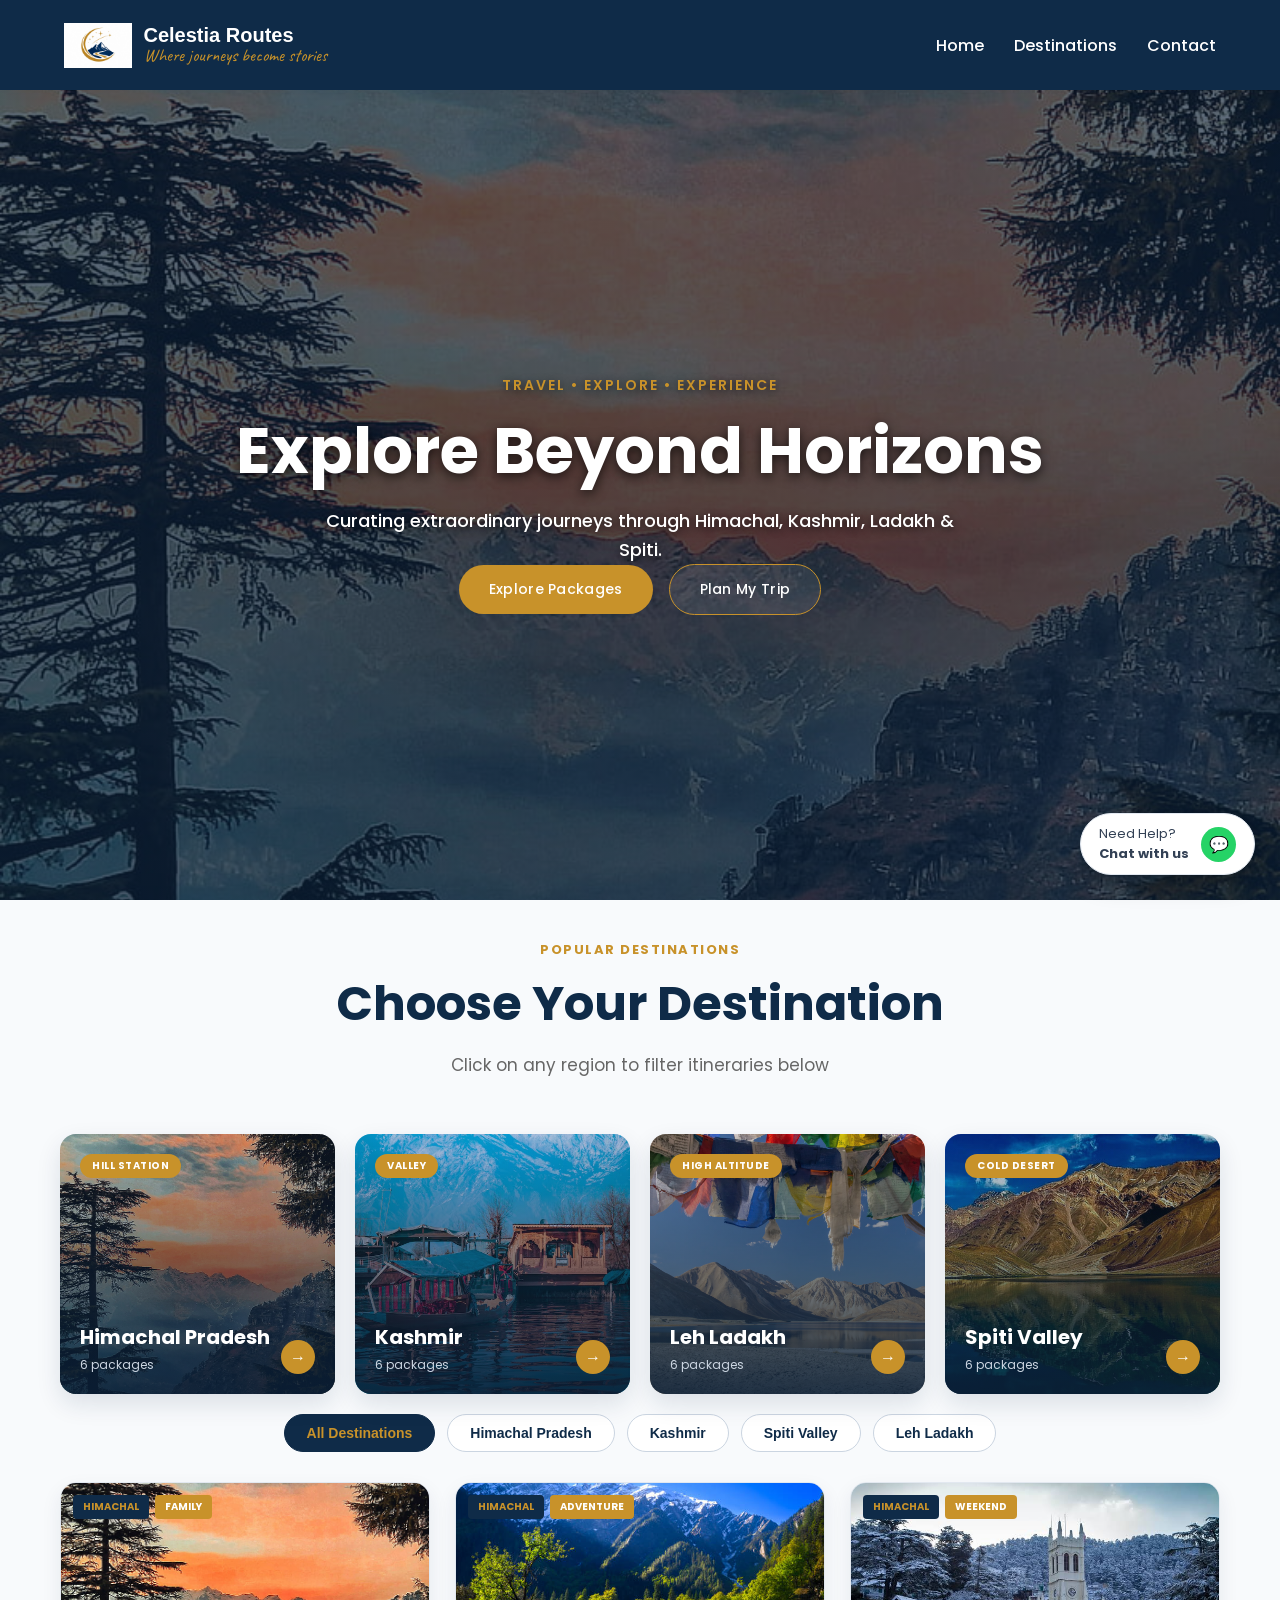
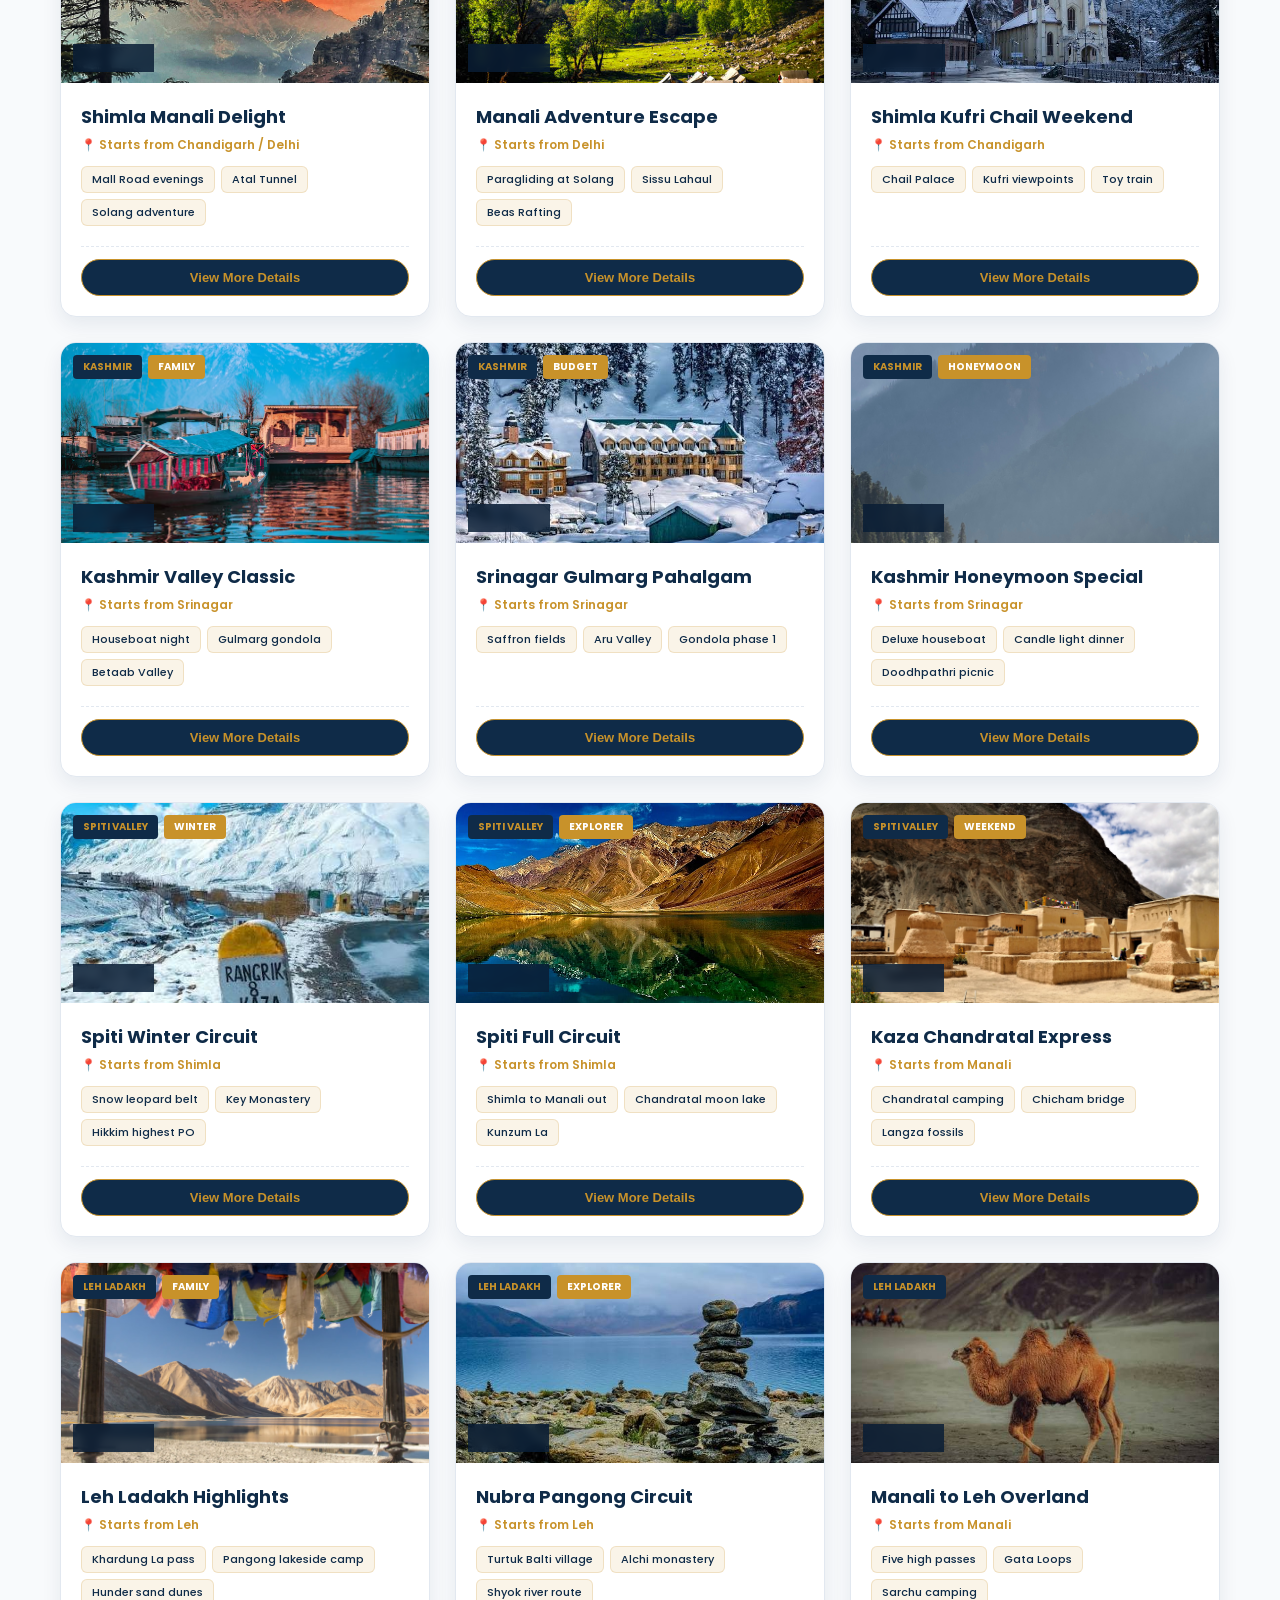
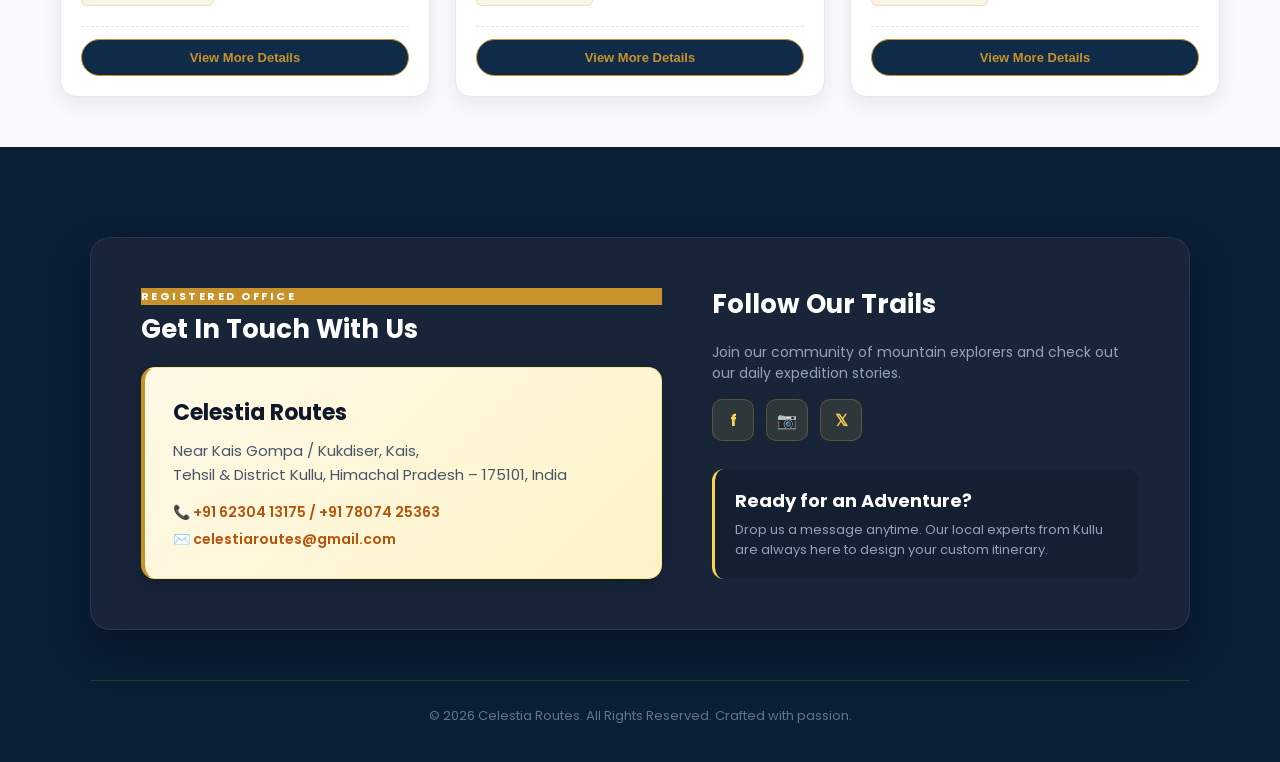
==== commit f82fbb67: "Update index.html" ====
--- a/index.html
+++ b/index.html
@@ -19,11 +19,20 @@
     <link rel="stylesheet" href="style.css">
     <link href="https://fonts.googleapis.com/css2?family=Caveat:wght@500&family=Poppins:wght@400;500;600;700&display=swap" rel="stylesheet">
 
-    <!-- Modern Travel Tribes Style Layout CSS -->
+    <!-- Brand Color Custom Styling -->
     <style>
+        :root {
+            --brand-navy: #0F2B48;
+            --brand-navy-dark: #0A1E35;
+            --brand-gold: #C8922A;
+            --brand-gold-hover: #B07E1E;
+            --brand-gold-light: #FAF4E8;
+            --bg-light: #F8FAFC;
+        }
+
         body {
             font-family: 'Poppins', sans-serif;
-            background-color: #f8fafc;
+            background-color: var(--bg-light);
             color: #1e293b;
             margin: 0;
             padding: 0;
@@ -44,7 +53,7 @@
             height: 260px;
             border-radius: 16px;
             overflow: hidden;
-            box-shadow: 0 10px 25px rgba(0,0,0,0.1);
+            box-shadow: 0 10px 25px rgba(15, 43, 72, 0.12);
             cursor: pointer;
             transition: transform 0.3s ease, box-shadow 0.3s ease;
             background-size: cover;
@@ -53,13 +62,13 @@
 
         .dest-hero-card:hover {
             transform: translateY(-6px);
-            box-shadow: 0 15px 35px rgba(0,0,0,0.2);
+            box-shadow: 0 15px 35px rgba(15, 43, 72, 0.25);
         }
 
         .dest-card-overlay {
             position: absolute;
             inset: 0;
-            background: linear-gradient(180deg, rgba(0,0,0,0.1) 0%, rgba(0,0,0,0.85) 100%);
+            background: linear-gradient(180deg, rgba(15, 43, 72, 0.15) 0%, rgba(10, 30, 53, 0.9) 100%);
             padding: 20px;
             display: flex;
             flex-direction: column;
@@ -69,13 +78,14 @@
 
         .dest-tag {
             align-self: flex-start;
-            background: rgba(255, 255, 255, 0.9);
-            color: #0f172a;
+            background: var(--brand-gold);
+            color: #ffffff;
             font-size: 10px;
             font-weight: 700;
-            padding: 4px 10px;
+            padding: 4px 12px;
             border-radius: 20px;
             text-transform: uppercase;
+            letter-spacing: 0.5px;
         }
 
         .dest-info h3 {
@@ -95,9 +105,9 @@
             position: absolute;
             bottom: 20px;
             right: 20px;
-            width: 32px;
-            height: 32px;
-            background: #ff5722;
+            width: 34px;
+            height: 34px;
+            background: var(--brand-gold);
             color: white;
             border-radius: 50%;
             display: flex;
@@ -105,6 +115,12 @@
             justify-content: center;
             font-size: 16px;
             font-weight: bold;
+            transition: background 0.2s;
+        }
+
+        .dest-hero-card:hover .dest-arrow {
+            background: #ffffff;
+            color: var(--brand-navy);
         }
 
         /* Filter Pills Tabs */
@@ -124,15 +140,15 @@
             border-radius: 30px;
             font-size: 14px;
             font-weight: 600;
-            color: #475569;
+            color: var(--brand-navy);
             cursor: pointer;
             transition: all 0.2s ease;
         }
 
         .filter-btn.active, .filter-btn:hover {
-            background: #0f172a;
-            color: #ffffff;
-            border-color: #0f172a;
+            background: var(--brand-navy);
+            color: var(--brand-gold);
+            border-color: var(--brand-navy);
         }
 
         /* Packages Grid */
@@ -149,16 +165,17 @@
             background: #ffffff;
             border-radius: 16px;
             overflow: hidden;
-            box-shadow: 0 8px 20px rgba(0,0,0,0.06);
+            box-shadow: 0 8px 20px rgba(15, 43, 72, 0.08);
             transition: transform 0.3s ease, box-shadow 0.3s ease;
             display: flex;
             flex-direction: column;
-            border: 1px solid #f1f5f9;
+            border: 1px solid #e2e8f0;
         }
 
         .pkg-card:hover {
             transform: translateY(-5px);
-            box-shadow: 0 15px 30px rgba(0,0,0,0.12);
+            box-shadow: 0 15px 30px rgba(15, 43, 72, 0.16);
+            border-color: var(--brand-gold);
         }
 
         .pkg-img-box {
@@ -178,31 +195,32 @@
         }
 
         .badge-pill {
-            background: #ff5722;
-            color: #ffffff;
+            background: var(--brand-navy);
+            color: var(--brand-gold);
             font-size: 10px;
             font-weight: 700;
-            padding: 4px 8px;
+            padding: 4px 10px;
             border-radius: 4px;
             text-transform: uppercase;
         }
 
-        .badge-pill.white {
-            background: #ffffff;
-            color: #0f172a;
+        .badge-pill.gold {
+            background: var(--brand-gold);
+            color: #ffffff;
         }
 
         .pkg-duration {
             position: absolute;
             bottom: 12px;
             left: 12px;
-            background: rgba(15, 23, 42, 0.8);
+            background: rgba(10, 30, 53, 0.85);
             color: #ffffff;
             font-size: 11px;
             font-weight: 600;
-            padding: 4px 10px;
+            padding: 4px 12px;
             border-radius: 20px;
             backdrop-filter: blur(4px);
+            border: 1px solid rgba(200, 146, 42, 0.3);
         }
 
         .pkg-body {
@@ -215,13 +233,13 @@
         .pkg-title {
             font-size: 18px;
             font-weight: 700;
-            color: #0f172a;
+            color: var(--brand-navy);
             margin: 0 0 6px 0;
         }
 
         .pkg-location {
             font-size: 12px;
-            color: #ff5722;
+            color: var(--brand-gold);
             font-weight: 600;
             margin-bottom: 12px;
         }
@@ -234,12 +252,13 @@
         }
 
         .highlight-tag {
-            background: #f1f5f9;
-            color: #475569;
+            background: var(--brand-gold-light);
+            color: var(--brand-navy);
             font-size: 11px;
             font-weight: 500;
-            padding: 4px 8px;
+            padding: 4px 10px;
             border-radius: 6px;
+            border: 1px solid rgba(200, 146, 42, 0.2);
         }
 
         .pkg-footer {
@@ -252,21 +271,28 @@
         }
 
         .view-btn {
-            background: #ff5722;
-            color: #ffffff;
-            border: none;
+            background: var(--brand-navy);
+            color: var(--brand-gold);
+            border: 1px solid var(--brand-gold);
             padding: 10px 20px;
             border-radius: 20px;
             font-size: 13px;
             font-weight: 700;
             cursor: pointer;
-            transition: background 0.2s;
+            transition: all 0.2s ease;
             width: 100%;
             text-align: center;
         }
 
         .view-btn:hover {
-            background: #e64a19;
+            background: var(--brand-gold);
+            color: #ffffff;
+            border-color: var(--brand-gold);
+        }
+
+        /* Footer Custom Styling */
+        .footer-section {
+            background: var(--brand-navy-dark) !important;
         }
 
         /* Modal Overlay Styling */
@@ -277,7 +303,7 @@
             left: 0;
             width: 100%;
             height: 100%;
-            background: rgba(0, 0, 0, 0.65);
+            background: rgba(10, 30, 53, 0.75);
             backdrop-filter: blur(4px);
             z-index: 1000;
             justify-content: center;
@@ -290,10 +316,11 @@
             border-radius: 16px;
             width: 90%;
             max-width: 400px;
-            box-shadow: 0 20px 40px rgba(0, 0, 0, 0.25);
+            box-shadow: 0 20px 40px rgba(10, 30, 53, 0.3);
             position: relative;
             font-family: 'Poppins', sans-serif;
             box-sizing: border-box;
+            border-top: 4px solid var(--brand-gold);
         }
 
         .close-btn {
@@ -315,8 +342,8 @@
         }
 
         .close-btn:hover {
-            background: #e2e8f0;
-            color: #0f172a;
+            background: var(--brand-gold-light);
+            color: var(--brand-navy);
             transform: rotate(90deg);
         }
 
@@ -328,7 +355,7 @@
             display: block;
             font-size: 13px;
             font-weight: 600;
-            color: #334155;
+            color: var(--brand-navy);
             margin-bottom: 6px;
         }
 
@@ -340,6 +367,10 @@
             font-size: 14px;
             box-sizing: border-box;
             outline: none;
+        }
+
+        .form-group input:focus {
+            border-color: var(--brand-gold);
         }
 
         .submit-btn {
@@ -359,31 +390,31 @@
 
 <body>
     <!-- Navigation -->
-    <nav class="navbar">
+    <nav class="navbar" style="background: var(--brand-navy);">
         <div class="logo">
             <img src="Image/logo.png" alt="Celestia Routes Logo" style="height: 45px; vertical-align: middle;">
             <div style="display: inline-block; vertical-align: middle; margin-left: 12px;">
-                <span style="display: block; font-weight: bold; font-size: 20px; font-family: Arial, sans-serif;">Celestia Routes</span>
-                <span class="logo-tagline" style="display: block; font-family: 'Caveat', cursive; font-size: 18px; color: #555; margin-top: -3px;">Where journeys become stories</span>
+                <span style="display: block; font-weight: bold; font-size: 20px; color: #ffffff; font-family: Arial, sans-serif;">Celestia Routes</span>
+                <span class="logo-tagline" style="display: block; font-family: 'Caveat', cursive; font-size: 18px; color: var(--brand-gold); margin-top: -3px;">Where journeys become stories</span>
             </div>
         </div>
         
         <ul class="nav-links">
-            <li><a href="#home">Home</a></li>
-            <li><a href="#destinations">Destinations</a></li>
-            <li><a href="#contact">Contact</a></li>
+            <li><a href="#home" style="color: #ffffff;">Home</a></li>
+            <li><a href="#destinations" style="color: #ffffff;">Destinations</a></li>
+            <li><a href="#contact" style="color: #ffffff;">Contact</a></li>
         </ul>
     </nav>
 
     <!-- Hero Section -->
-    <section class="hero" id="home">
+    <section class="hero" id="home" style="background: linear-gradient(rgba(10,30,53,0.65), rgba(10,30,53,0.75)), url('Image/manali.jpg') center/cover;">
         <div class="hero-content">
-            <p class="hero-tagline">TRAVEL • EXPLORE • EXPERIENCE</p>
-            <h1>Explore Beyond Horizons</h1>
+            <p class="hero-tagline" style="color: var(--brand-gold); letter-spacing: 2px;">TRAVEL • EXPLORE • EXPERIENCE</p>
+            <h1 style="color: #ffffff;">Explore Beyond Horizons</h1>
             <p class="hero-subtitle">Curating extraordinary journeys through Himachal, Kashmir, Ladakh & Spiti.</p>
             <div class="hero-buttons">
-                <a href="#destinations" class="btn primary-btn">Explore Packages</a>
-                <a href="javascript:void(0)" onclick="openInquiryForm('Custom Trip')" class="btn secondary-btn">Plan My Trip</a>
+                <a href="#destinations" class="btn primary-btn" style="background: var(--brand-gold); color: #ffffff;">Explore Packages</a>
+                <a href="javascript:void(0)" onclick="openInquiryForm('Custom Trip')" class="btn secondary-btn" style="border-color: var(--brand-gold); color: #ffffff;">Plan My Trip</a>
             </div>
         </div>
     </section>
@@ -391,8 +422,8 @@
     <!-- Main Active Destinations Section -->
     <section id="destinations">
         <div class="section-heading" style="text-align: center; margin-top: 40px;">
-            <p class="small-title">POPULAR DESTINATIONS</p>
-            <h2>Choose Your Destination</h2>
+            <p class="small-title" style="color: var(--brand-gold); font-weight: 700; letter-spacing: 1.5px;">POPULAR DESTINATIONS</p>
+            <h2 style="color: var(--brand-navy);">Choose Your Destination</h2>
             <p>Click on any region to filter itineraries below</p>
         </div>
 
@@ -464,7 +495,7 @@
             <div class="pkg-img-box" style="background-image: url('Image/manali.jpg');">
                 <div class="pkg-badges">
                     <span class="badge-pill">HIMACHAL</span>
-                    <span class="badge-pill white">FAMILY</span>
+                    <span class="badge-pill gold">FAMILY</span>
                 </div>
                 <span class="pkg-duration">⏱ 6D / 5N</span>
             </div>
@@ -486,7 +517,7 @@
             <div class="pkg-img-box" style="background-image: url('Image/kasol.jpg');">
                 <div class="pkg-badges">
                     <span class="badge-pill">HIMACHAL</span>
-                    <span class="badge-pill white">ADVENTURE</span>
+                    <span class="badge-pill gold">ADVENTURE</span>
                 </div>
                 <span class="pkg-duration">⏱ 5D / 4N</span>
             </div>
@@ -508,7 +539,7 @@
             <div class="pkg-img-box" style="background-image: url('Image/shimla.jpg');">
                 <div class="pkg-badges">
                     <span class="badge-pill">HIMACHAL</span>
-                    <span class="badge-pill white">WEEKEND</span>
+                    <span class="badge-pill gold">WEEKEND</span>
                 </div>
                 <span class="pkg-duration">⏱ 4D / 3N</span>
             </div>
@@ -531,7 +562,7 @@
             <div class="pkg-img-box" style="background-image: url('Image/srinagar.jpg');">
                 <div class="pkg-badges">
                     <span class="badge-pill">KASHMIR</span>
-                    <span class="badge-pill white">FAMILY</span>
+                    <span class="badge-pill gold">FAMILY</span>
                 </div>
                 <span class="pkg-duration">⏱ 6D / 5N</span>
             </div>
@@ -553,7 +584,7 @@
             <div class="pkg-img-box" style="background-image: url('Image/gulmarg.jpg');">
                 <div class="pkg-badges">
                     <span class="badge-pill">KASHMIR</span>
-                    <span class="badge-pill white">BUDGET</span>
+                    <span class="badge-pill gold">BUDGET</span>
                 </div>
                 <span class="pkg-duration">⏱ 5D / 4N</span>
             </div>
@@ -575,7 +606,7 @@
             <div class="pkg-img-box" style="background-image: url('Image/pahalgam.jpg');">
                 <div class="pkg-badges">
                     <span class="badge-pill">KASHMIR</span>
-                    <span class="badge-pill white">HONEYMOON</span>
+                    <span class="badge-pill gold">HONEYMOON</span>
                 </div>
                 <span class="pkg-duration">⏱ 6D / 5N</span>
             </div>
@@ -598,7 +629,7 @@
             <div class="pkg-img-box" style="background-image: url('Image/kaza.jpg');">
                 <div class="pkg-badges">
                     <span class="badge-pill">SPITI VALLEY</span>
-                    <span class="badge-pill white">WINTER</span>
+                    <span class="badge-pill gold">WINTER</span>
                 </div>
                 <span class="pkg-duration">⏱ 8D / 7N</span>
             </div>
@@ -620,7 +651,7 @@
             <div class="pkg-img-box" style="background-image: url('Image/chandratal.jpg');">
                 <div class="pkg-badges">
                     <span class="badge-pill">SPITI VALLEY</span>
-                    <span class="badge-pill white">EXPLORER</span>
+                    <span class="badge-pill gold">EXPLORER</span>
                 </div>
                 <span class="pkg-duration">⏱ 9D / 8N</span>
             </div>
@@ -642,7 +673,7 @@
             <div class="pkg-img-box" style="background-image: url('Image/tabo.jpg');">
                 <div class="pkg-badges">
                     <span class="badge-pill">SPITI VALLEY</span>
-                    <span class="badge-pill white">WEEKEND</span>
+                    <span class="badge-pill gold">WEEKEND</span>
                 </div>
                 <span class="pkg-duration">⏱ 6D / 5N</span>
             </div>
@@ -665,7 +696,7 @@
             <div class="pkg-img-box" style="background-image: url('Image/leh.jpg');">
                 <div class="pkg-badges">
                     <span class="badge-pill">LEH LADAKH</span>
-                    <span class="badge-pill white">FAMILY</span>
+                    <span class="badge-pill gold">FAMILY</span>
                 </div>
                 <span class="pkg-duration">⏱ 6D / 5N</span>
             </div>
@@ -687,7 +718,7 @@
             <div class="pkg-img-box" style="background-image: url('Image/pangong.jpg');">
                 <div class="pkg-badges">
                     <span class="badge-pill">LEH LADAKH</span>
-                    <span class="badge-pill white">EXPLORER</span>
+                    <span class="badge-pill gold">EXPLORER</span>
                 </div>
                 <span class="pkg-duration">⏱ 7D / 6N</span>
             </div>
@@ -730,10 +761,10 @@
     <footer class="footer-section" id="contact">
         <div class="footer-container">
             <div class="footer-offices">
-                <span class="footer-badge">REGISTERED OFFICE</span>
-                <h3>Get In Touch With Us</h3>
+                <span class="footer-badge" style="background: var(--brand-gold); color: #ffffff;">REGISTERED OFFICE</span>
+                <h3 style="color: #ffffff;">Get In Touch With Us</h3>
                 
-                <div class="office-main-card">
+                <div class="office-main-card" style="border-left: 4px solid var(--brand-gold);">
                     <h4>Celestia Routes</h4>
                     <p class="office-address">
                         Near Kais Gompa / Kukdiser, Kais,<br>
@@ -748,7 +779,7 @@
 
             <div class="footer-info">
                 <div class="footer-social-box">
-                    <h3>Follow Our Trails</h3>
+                    <h3 style="color: #ffffff;">Follow Our Trails</h3>
                     <p class="social-subtitle">Join our community of mountain explorers and check out our daily expedition stories.</p>
                     <div class="social-icons">
                         <a href="https://www.facebook.com/share/1ME4AEDmze/" target="_blank" class="social-icon" title="Facebook">f</a>
@@ -758,13 +789,13 @@
                 </div>
 
                 <div class="footer-quick-note">
-                    <h3>Ready for an Adventure?</h3>
+                    <h3 style="color: #ffffff;">Ready for an Adventure?</h3>
                     <p>Drop us a message anytime. Our local experts from Kullu are always here to design your custom itinerary.</p>
                 </div>
             </div>
         </div>
 
-        <div class="footer-bottom">
+        <div class="footer-bottom" style="border-top: 1px solid rgba(200, 146, 42, 0.2);">
             <p>© 2026 Celestia Routes. All Rights Reserved. Crafted with passion.</p>
         </div>
     </footer>
@@ -779,7 +810,7 @@
     <div class="modal-overlay" id="inquiryModal">
         <div class="modal-box">
             <span class="close-btn" onclick="closeInquiryForm()" title="Close">&times;</span>
-            <h3 id="modalTitle">Plan Your Trip</h3>
+            <h3 id="modalTitle" style="color: var(--brand-navy);">Plan Your Trip</h3>
             <p style="text-align: center; font-size: 13px; color: #64748b; margin-bottom: 20px;">Fill in your details and our team will contact you shortly.</p>
             
             <form onsubmit="submitInquiry(event)">
@@ -808,7 +839,6 @@
     <!-- Interactive Filtering & Modal Logic -->
     <script>
         function filterCategory(cat) {
-            // Update Active Pill Buttons
             var buttons = document.querySelectorAll('.filter-btn');
             buttons.forEach(btn => btn.classList.remove('active'));
 
@@ -818,7 +848,6 @@
             else if(cat === 'spiti') document.getElementById('btn-spiti').classList.add('active');
             else if(cat === 'ladakh') document.getElementById('btn-ladakh').classList.add('active');
 
-            // Show/Hide Package Cards
             var cards = document.querySelectorAll('.pkg-card');
             cards.forEach(card => {
                 if(cat === 'all' || card.getAttribute('data-category') === cat) {
@@ -828,7 +857,6 @@
                 }
             });
 
-            // Smooth Scroll down to package cards
             document.getElementById('pkg-section').scrollIntoView({ behavior: 'smooth' });
         }
 
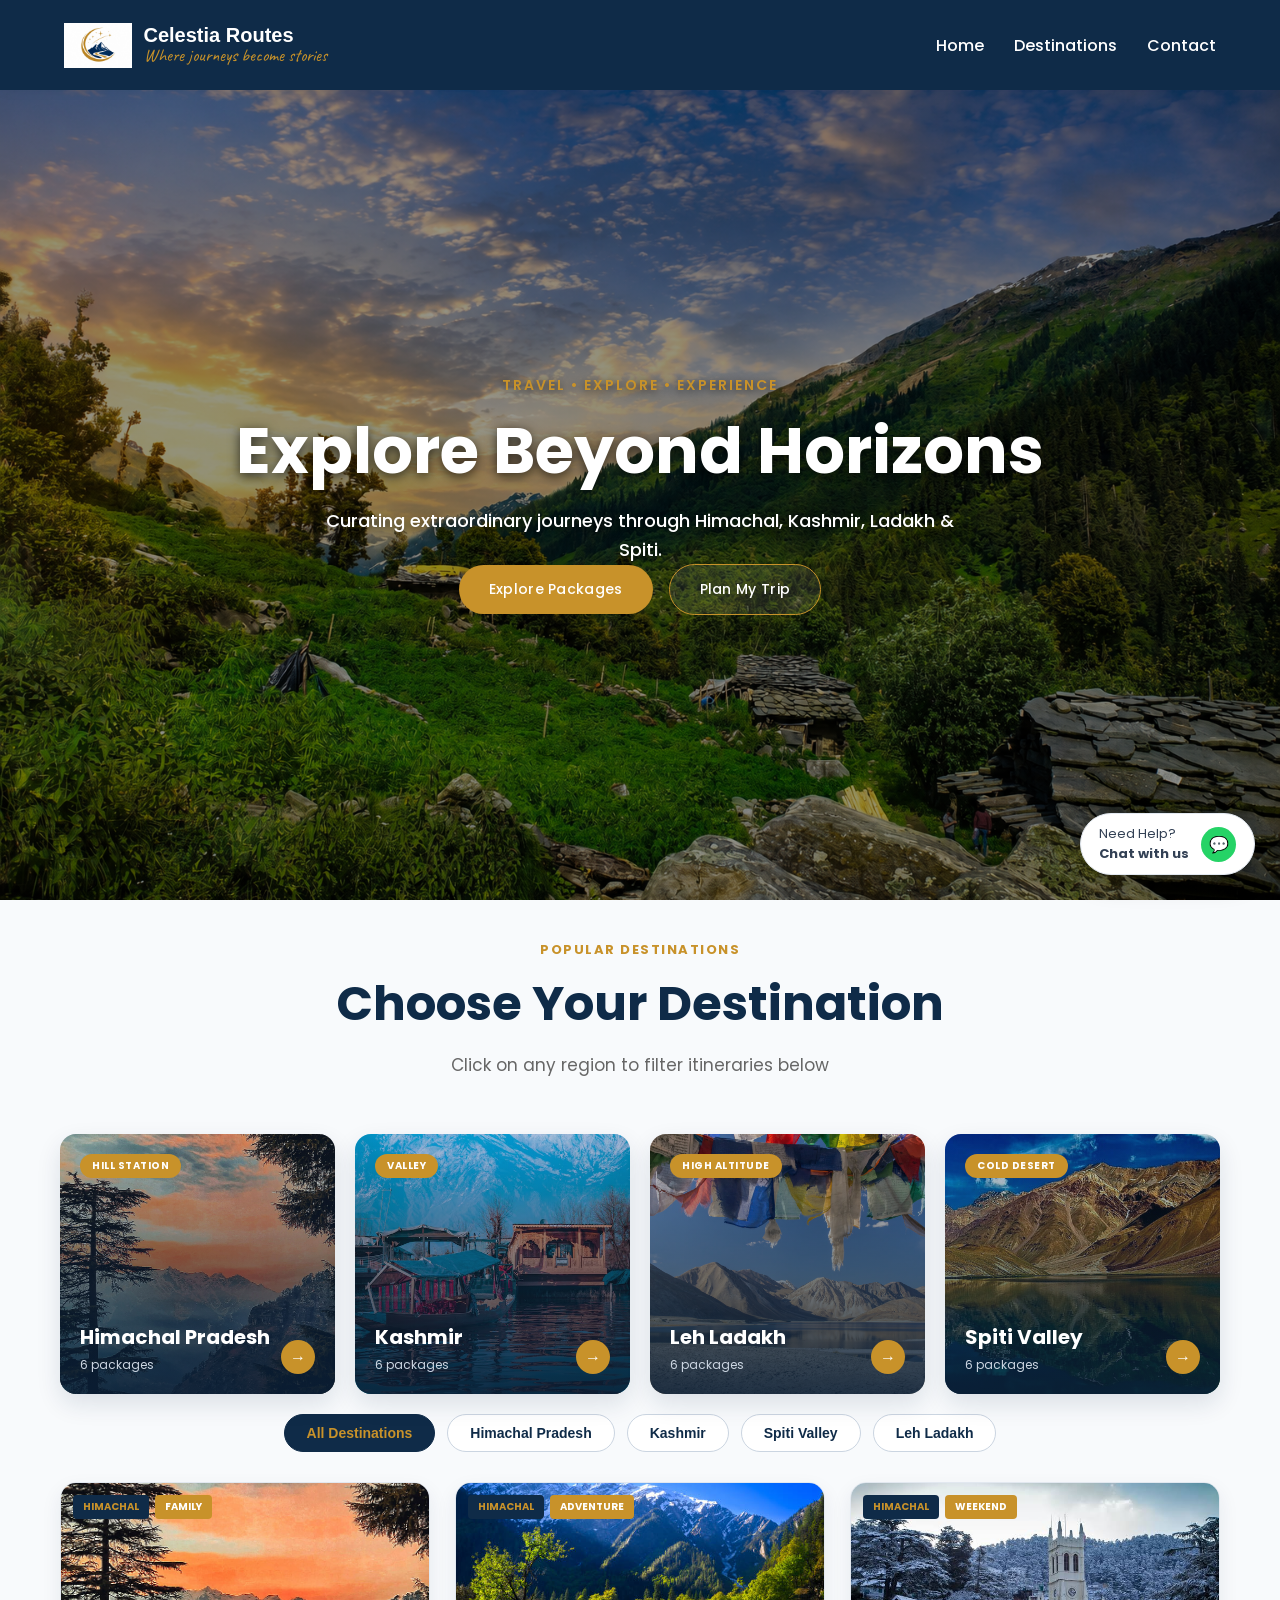
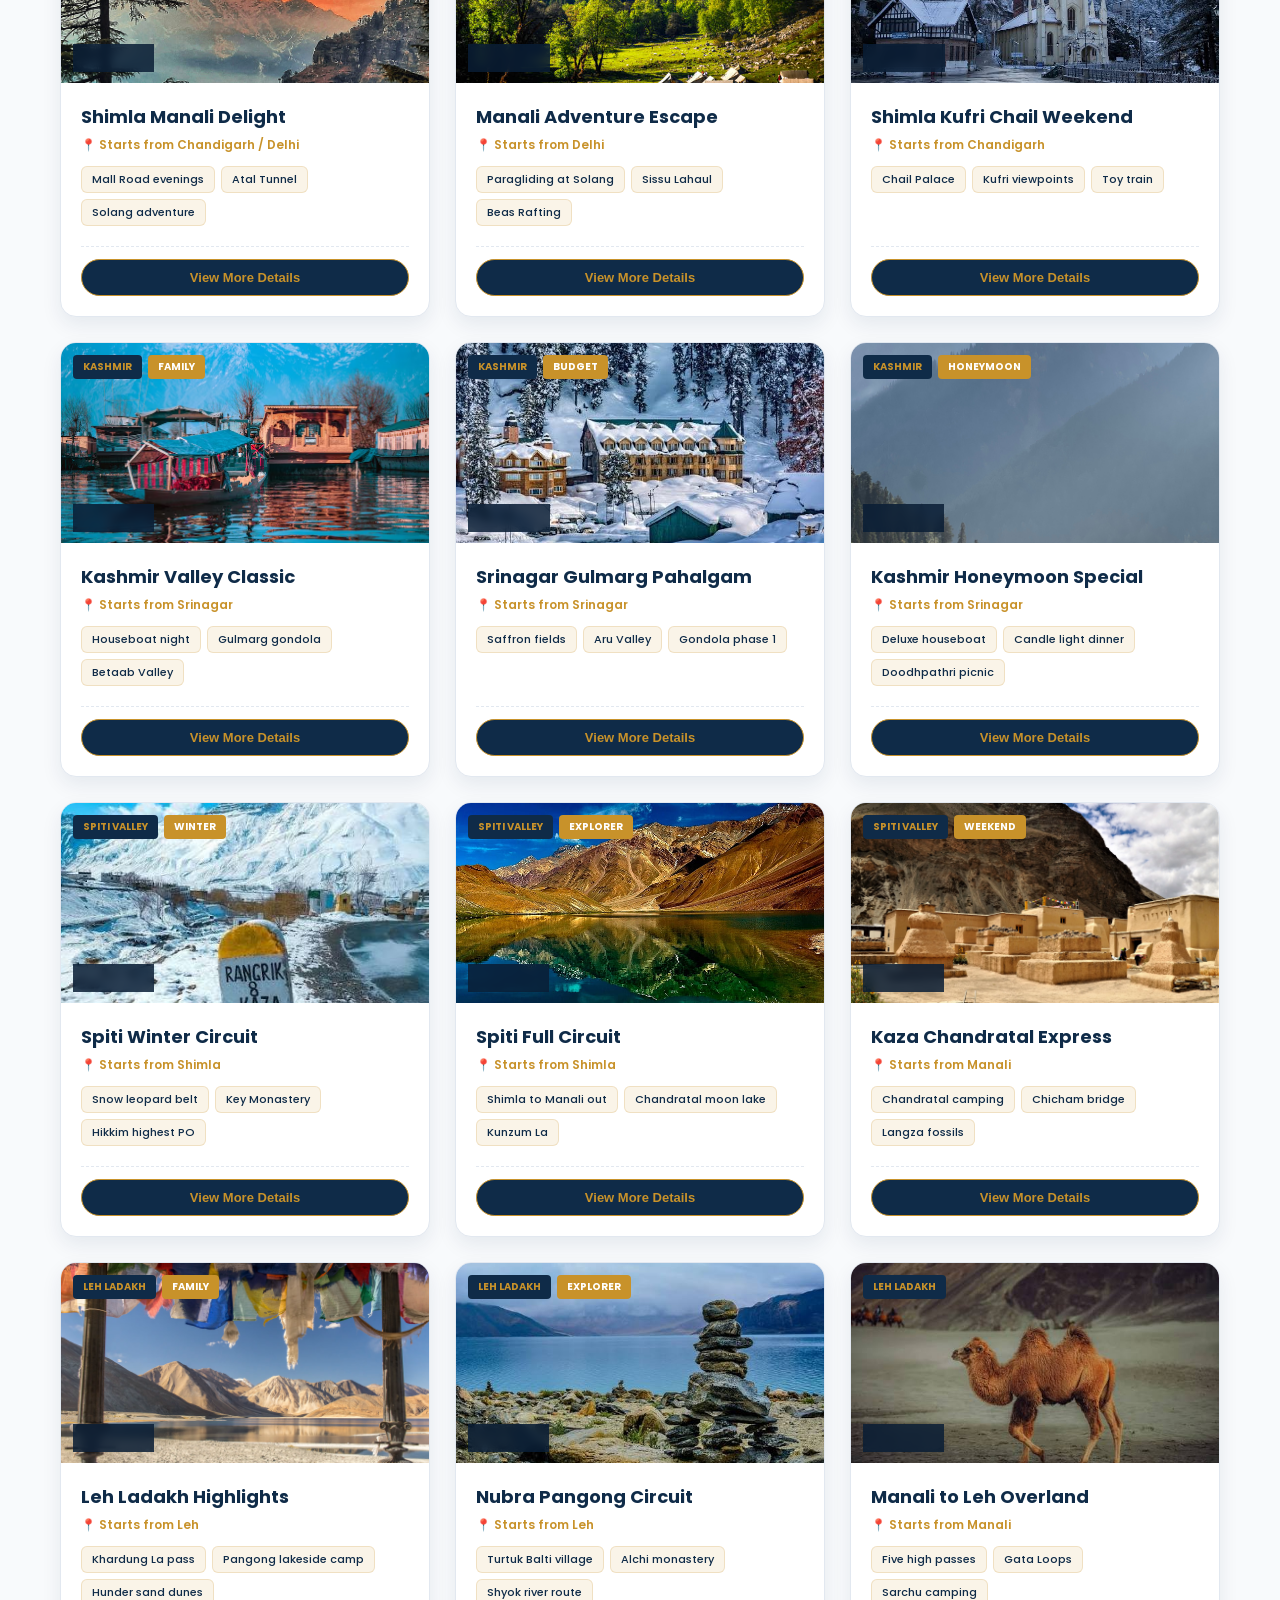
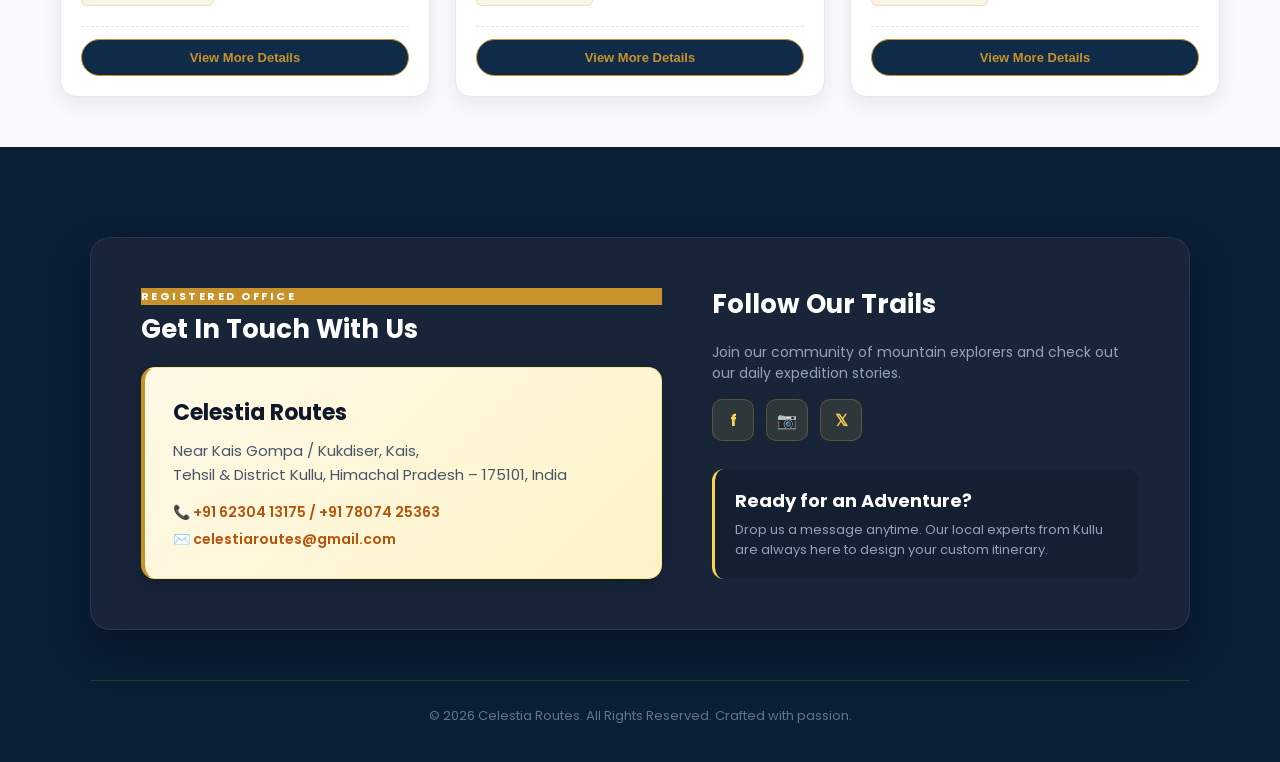
==== commit 57bbbbd5: "Update index.html" ====
--- a/index.html
+++ b/index.html
@@ -406,8 +406,8 @@
         </ul>
     </nav>
 
-    <!-- Hero Section -->
-    <section class="hero" id="home" style="background: linear-gradient(rgba(10,30,53,0.65), rgba(10,30,53,0.75)), url('Image/manali.jpg') center/cover;">
+    <!-- Hero Section (Original Background Image Preserved) -->
+    <section class="hero" id="home">
         <div class="hero-content">
             <p class="hero-tagline" style="color: var(--brand-gold); letter-spacing: 2px;">TRAVEL • EXPLORE • EXPERIENCE</p>
             <h1 style="color: #ffffff;">Explore Beyond Horizons</h1>
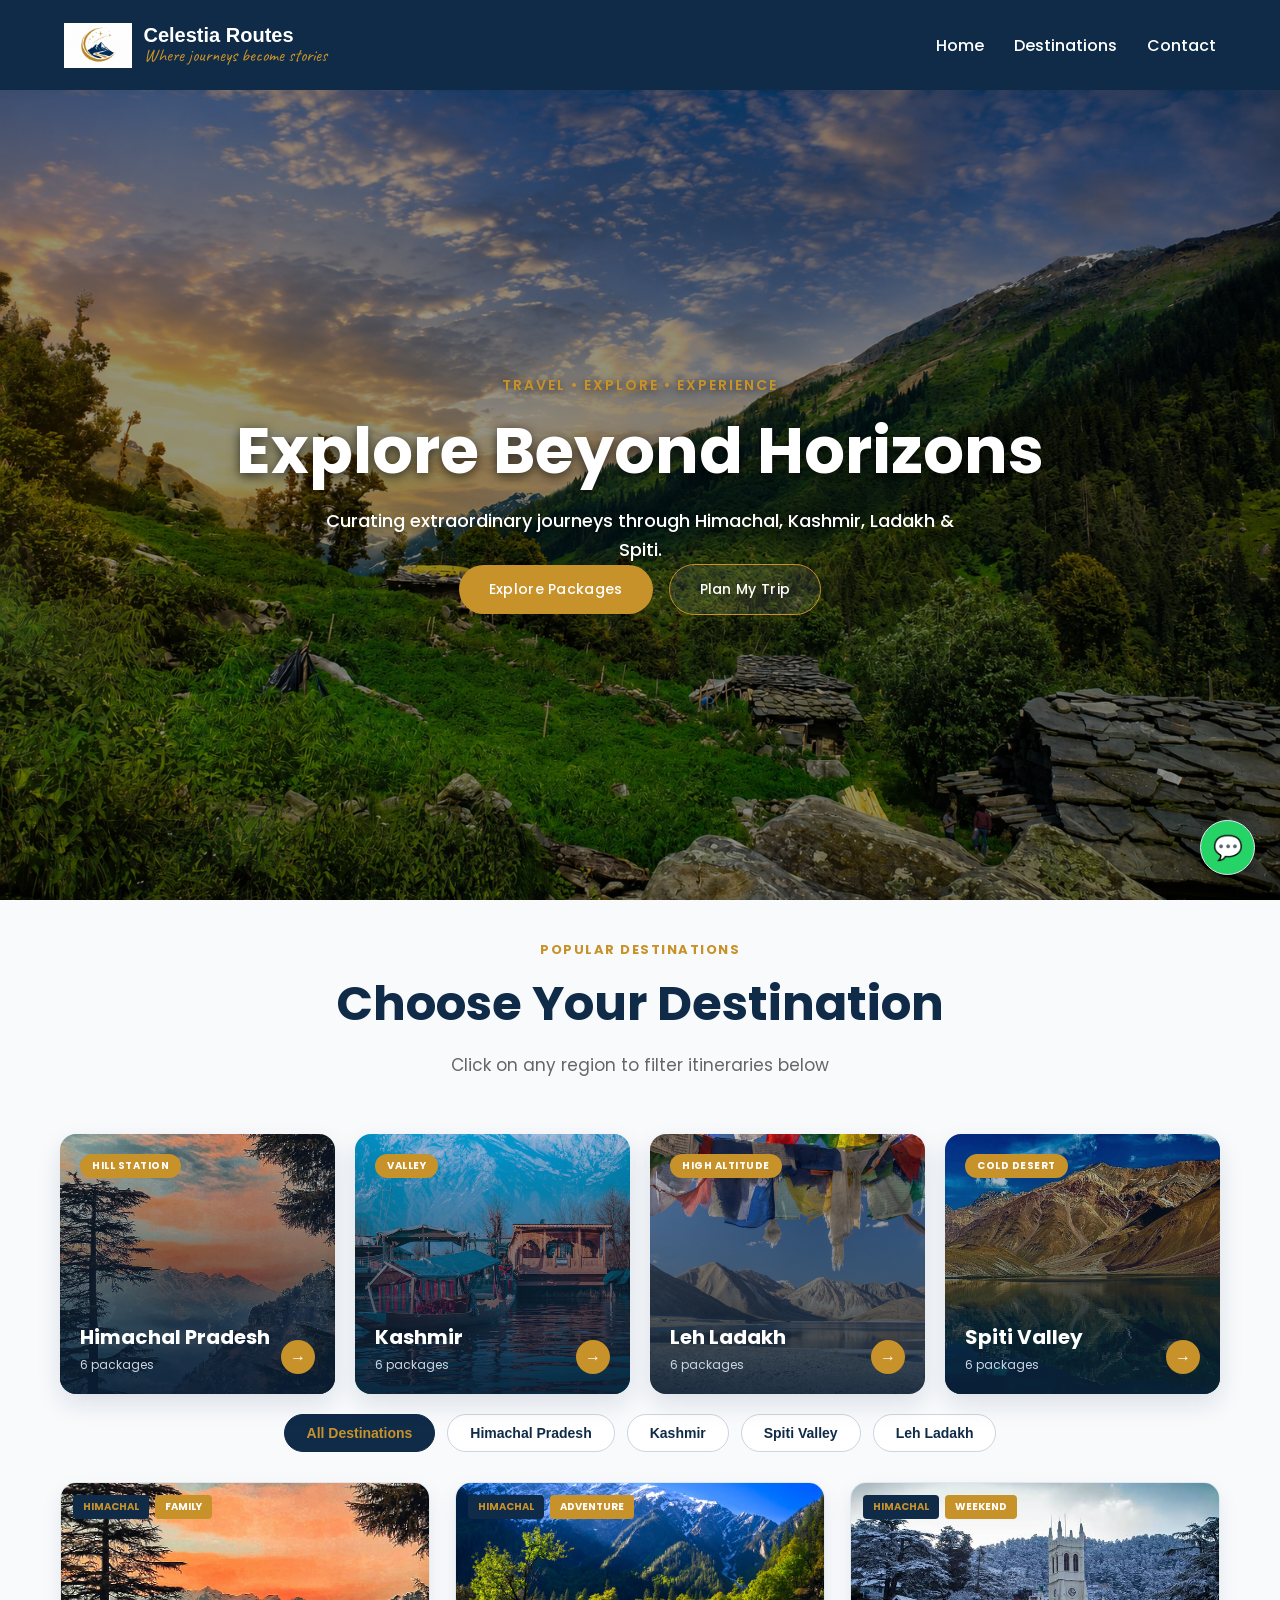
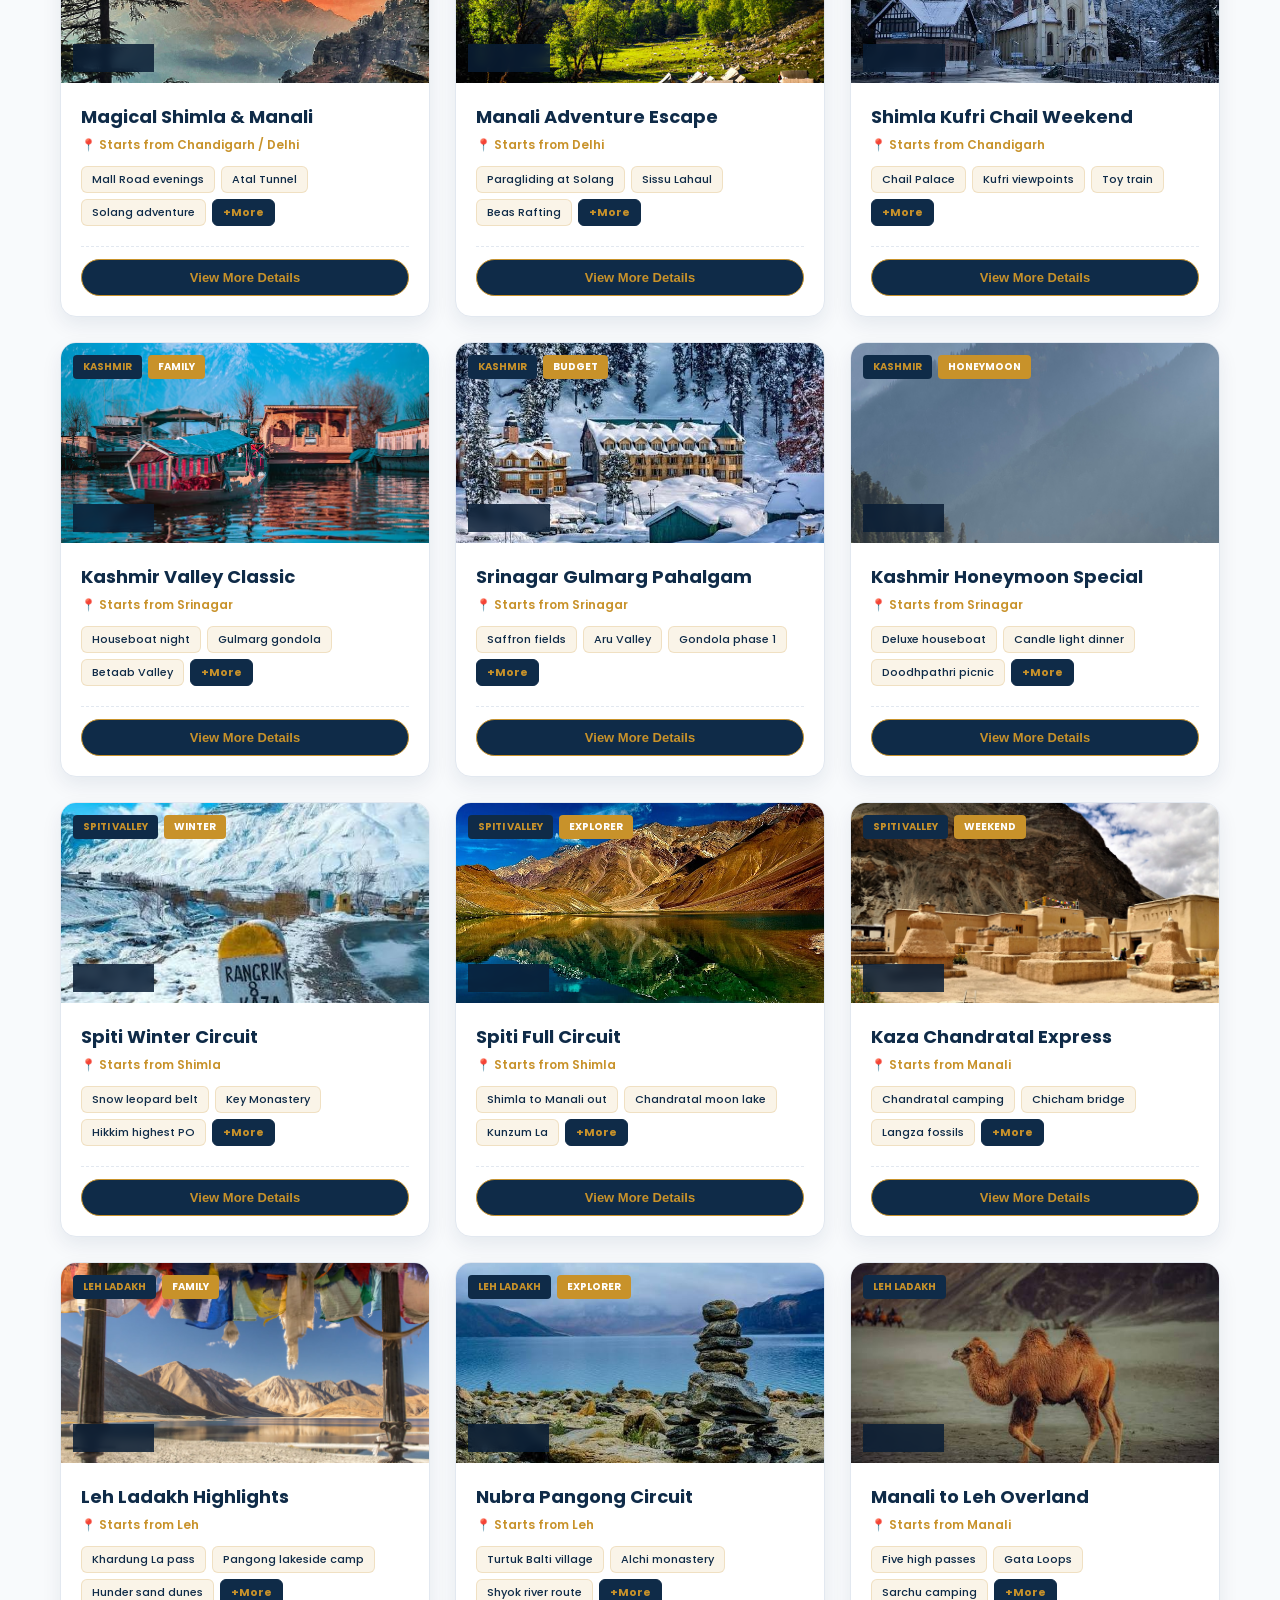
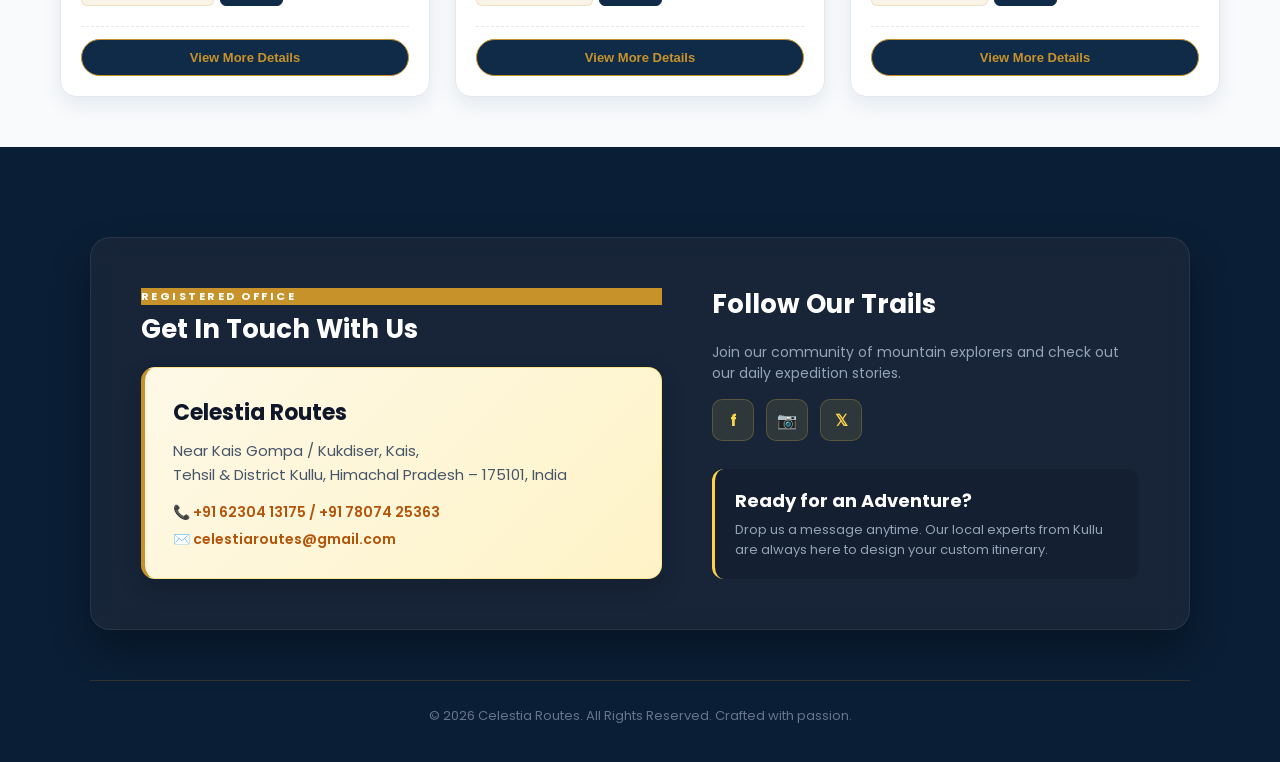
==== commit 4ca3e93d: "Update index.html" ====
--- a/index.html
+++ b/index.html
@@ -259,6 +259,14 @@
             padding: 4px 10px;
             border-radius: 6px;
             border: 1px solid rgba(200, 146, 42, 0.2);
+        }
+
+        .highlight-tag.more-tag {
+            background: var(--brand-navy);
+            color: var(--brand-gold);
+            font-weight: 700;
+            border: 1px solid var(--brand-navy);
+            cursor: pointer;
         }
 
         .pkg-footer {
@@ -385,6 +393,31 @@
             cursor: pointer;
             margin-top: 6px;
         }
+
+        /* Floating WhatsApp Icon */
+        .whatsapp-float {
+            position: fixed;
+            bottom: 25px;
+            right: 25px;
+            background-color: #25D366;
+            color: white;
+            border-radius: 50px;
+            text-align: center;
+            font-size: 24px;
+            box-shadow: 0px 4px 12px rgba(0, 0, 0, 0.2);
+            z-index: 999;
+            display: flex;
+            align-items: center;
+            justify-content: center;
+            width: 55px;
+            height: 55px;
+            text-decoration: none;
+            transition: transform 0.3s ease;
+        }
+
+        .whatsapp-float:hover {
+            transform: scale(1.1);
+        }
     </style>
 </head>
 
@@ -406,7 +439,7 @@
         </ul>
     </nav>
 
-    <!-- Hero Section (Original Background Image Preserved) -->
+    <!-- Hero Section -->
     <section class="hero" id="home">
         <div class="hero-content">
             <p class="hero-tagline" style="color: var(--brand-gold); letter-spacing: 2px;">TRAVEL • EXPLORE • EXPERIENCE</p>
@@ -497,18 +530,19 @@
                     <span class="badge-pill">HIMACHAL</span>
                     <span class="badge-pill gold">FAMILY</span>
                 </div>
-                <span class="pkg-duration">⏱ 6D / 5N</span>
-            </div>
-            <div class="pkg-body">
-                <h3 class="pkg-title">Shimla Manali Delight</h3>
+                <span class="pkg-duration">⏱ 5N / 6D</span>
+            </div>
+            <div class="pkg-body">
+                <h3 class="pkg-title">Magical Shimla & Manali</h3>
                 <div class="pkg-location">📍 Starts from Chandigarh / Delhi</div>
                 <div class="pkg-highlights">
                     <span class="highlight-tag">Mall Road evenings</span>
                     <span class="highlight-tag">Atal Tunnel</span>
                     <span class="highlight-tag">Solang adventure</span>
-                </div>
-                <div class="pkg-footer">
-                    <button class="view-btn" onclick="openInquiryForm('Shimla Manali Delight (6D/5N)')">View More Details</button>
+                    <span class="highlight-tag more-tag">+More</span>
+                </div>
+                <div class="pkg-footer">
+                    <button class="view-btn" onclick="openInquiryForm('Magical Shimla & Manali (5N/6D)')">View More Details</button>
                 </div>
             </div>
         </div>
@@ -519,7 +553,7 @@
                     <span class="badge-pill">HIMACHAL</span>
                     <span class="badge-pill gold">ADVENTURE</span>
                 </div>
-                <span class="pkg-duration">⏱ 5D / 4N</span>
+                <span class="pkg-duration">⏱ 4N / 5D</span>
             </div>
             <div class="pkg-body">
                 <h3 class="pkg-title">Manali Adventure Escape</h3>
@@ -528,9 +562,10 @@
                     <span class="highlight-tag">Paragliding at Solang</span>
                     <span class="highlight-tag">Sissu Lahaul</span>
                     <span class="highlight-tag">Beas Rafting</span>
-                </div>
-                <div class="pkg-footer">
-                    <button class="view-btn" onclick="openInquiryForm('Manali Adventure Escape (5D/4N)')">View More Details</button>
+                    <span class="highlight-tag more-tag">+More</span>
+                </div>
+                <div class="pkg-footer">
+                    <button class="view-btn" onclick="openInquiryForm('Manali Adventure Escape (4N/5D)')">View More Details</button>
                 </div>
             </div>
         </div>
@@ -541,7 +576,7 @@
                     <span class="badge-pill">HIMACHAL</span>
                     <span class="badge-pill gold">WEEKEND</span>
                 </div>
-                <span class="pkg-duration">⏱ 4D / 3N</span>
+                <span class="pkg-duration">⏱ 3N / 4D</span>
             </div>
             <div class="pkg-body">
                 <h3 class="pkg-title">Shimla Kufri Chail Weekend</h3>
@@ -550,9 +585,10 @@
                     <span class="highlight-tag">Chail Palace</span>
                     <span class="highlight-tag">Kufri viewpoints</span>
                     <span class="highlight-tag">Toy train</span>
-                </div>
-                <div class="pkg-footer">
-                    <button class="view-btn" onclick="openInquiryForm('Shimla Kufri Weekend (4D/3N)')">View More Details</button>
+                    <span class="highlight-tag more-tag">+More</span>
+                </div>
+                <div class="pkg-footer">
+                    <button class="view-btn" onclick="openInquiryForm('Shimla Kufri Weekend (3N/4D)')">View More Details</button>
                 </div>
             </div>
         </div>
@@ -564,7 +600,7 @@
                     <span class="badge-pill">KASHMIR</span>
                     <span class="badge-pill gold">FAMILY</span>
                 </div>
-                <span class="pkg-duration">⏱ 6D / 5N</span>
+                <span class="pkg-duration">⏱ 5N / 6D</span>
             </div>
             <div class="pkg-body">
                 <h3 class="pkg-title">Kashmir Valley Classic</h3>
@@ -573,9 +609,10 @@
                     <span class="highlight-tag">Houseboat night</span>
                     <span class="highlight-tag">Gulmarg gondola</span>
                     <span class="highlight-tag">Betaab Valley</span>
-                </div>
-                <div class="pkg-footer">
-                    <button class="view-btn" onclick="openInquiryForm('Kashmir Valley Classic (6D/5N)')">View More Details</button>
+                    <span class="highlight-tag more-tag">+More</span>
+                </div>
+                <div class="pkg-footer">
+                    <button class="view-btn" onclick="openInquiryForm('Kashmir Valley Classic (5N/6D)')">View More Details</button>
                 </div>
             </div>
         </div>
@@ -586,7 +623,7 @@
                     <span class="badge-pill">KASHMIR</span>
                     <span class="badge-pill gold">BUDGET</span>
                 </div>
-                <span class="pkg-duration">⏱ 5D / 4N</span>
+                <span class="pkg-duration">⏱ 4N / 5D</span>
             </div>
             <div class="pkg-body">
                 <h3 class="pkg-title">Srinagar Gulmarg Pahalgam</h3>
@@ -595,9 +632,10 @@
                     <span class="highlight-tag">Saffron fields</span>
                     <span class="highlight-tag">Aru Valley</span>
                     <span class="highlight-tag">Gondola phase 1</span>
-                </div>
-                <div class="pkg-footer">
-                    <button class="view-btn" onclick="openInquiryForm('Srinagar Gulmarg Pahalgam (5D/4N)')">View More Details</button>
+                    <span class="highlight-tag more-tag">+More</span>
+                </div>
+                <div class="pkg-footer">
+                    <button class="view-btn" onclick="openInquiryForm('Srinagar Gulmarg Pahalgam (4N/5D)')">View More Details</button>
                 </div>
             </div>
         </div>
@@ -608,7 +646,7 @@
                     <span class="badge-pill">KASHMIR</span>
                     <span class="badge-pill gold">HONEYMOON</span>
                 </div>
-                <span class="pkg-duration">⏱ 6D / 5N</span>
+                <span class="pkg-duration">⏱ 5N / 6D</span>
             </div>
             <div class="pkg-body">
                 <h3 class="pkg-title">Kashmir Honeymoon Special</h3>
@@ -617,9 +655,10 @@
                     <span class="highlight-tag">Deluxe houseboat</span>
                     <span class="highlight-tag">Candle light dinner</span>
                     <span class="highlight-tag">Doodhpathri picnic</span>
-                </div>
-                <div class="pkg-footer">
-                    <button class="view-btn" onclick="openInquiryForm('Kashmir Honeymoon Special (6D/5N)')">View More Details</button>
+                    <span class="highlight-tag more-tag">+More</span>
+                </div>
+                <div class="pkg-footer">
+                    <button class="view-btn" onclick="openInquiryForm('Kashmir Honeymoon Special (5N/6D)')">View More Details</button>
                 </div>
             </div>
         </div>
@@ -631,7 +670,7 @@
                     <span class="badge-pill">SPITI VALLEY</span>
                     <span class="badge-pill gold">WINTER</span>
                 </div>
-                <span class="pkg-duration">⏱ 8D / 7N</span>
+                <span class="pkg-duration">⏱ 7N / 8D</span>
             </div>
             <div class="pkg-body">
                 <h3 class="pkg-title">Spiti Winter Circuit</h3>
@@ -640,9 +679,10 @@
                     <span class="highlight-tag">Snow leopard belt</span>
                     <span class="highlight-tag">Key Monastery</span>
                     <span class="highlight-tag">Hikkim highest PO</span>
-                </div>
-                <div class="pkg-footer">
-                    <button class="view-btn" onclick="openInquiryForm('Spiti Winter Circuit (8D/7N)')">View More Details</button>
+                    <span class="highlight-tag more-tag">+More</span>
+                </div>
+                <div class="pkg-footer">
+                    <button class="view-btn" onclick="openInquiryForm('Spiti Winter Circuit (7N/8D)')">View More Details</button>
                 </div>
             </div>
         </div>
@@ -653,7 +693,7 @@
                     <span class="badge-pill">SPITI VALLEY</span>
                     <span class="badge-pill gold">EXPLORER</span>
                 </div>
-                <span class="pkg-duration">⏱ 9D / 8N</span>
+                <span class="pkg-duration">⏱ 8N / 9D</span>
             </div>
             <div class="pkg-body">
                 <h3 class="pkg-title">Spiti Full Circuit</h3>
@@ -662,9 +702,10 @@
                     <span class="highlight-tag">Shimla to Manali out</span>
                     <span class="highlight-tag">Chandratal moon lake</span>
                     <span class="highlight-tag">Kunzum La</span>
-                </div>
-                <div class="pkg-footer">
-                    <button class="view-btn" onclick="openInquiryForm('Spiti Full Circuit (9D/8N)')">View More Details</button>
+                    <span class="highlight-tag more-tag">+More</span>
+                </div>
+                <div class="pkg-footer">
+                    <button class="view-btn" onclick="openInquiryForm('Spiti Full Circuit (8N/9D)')">View More Details</button>
                 </div>
             </div>
         </div>
@@ -675,7 +716,7 @@
                     <span class="badge-pill">SPITI VALLEY</span>
                     <span class="badge-pill gold">WEEKEND</span>
                 </div>
-                <span class="pkg-duration">⏱ 6D / 5N</span>
+                <span class="pkg-duration">⏱ 5N / 6D</span>
             </div>
             <div class="pkg-body">
                 <h3 class="pkg-title">Kaza Chandratal Express</h3>
@@ -684,9 +725,10 @@
                     <span class="highlight-tag">Chandratal camping</span>
                     <span class="highlight-tag">Chicham bridge</span>
                     <span class="highlight-tag">Langza fossils</span>
-                </div>
-                <div class="pkg-footer">
-                    <button class="view-btn" onclick="openInquiryForm('Kaza Chandratal Express (6D/5N)')">View More Details</button>
+                    <span class="highlight-tag more-tag">+More</span>
+                </div>
+                <div class="pkg-footer">
+                    <button class="view-btn" onclick="openInquiryForm('Kaza Chandratal Express (5N/6D)')">View More Details</button>
                 </div>
             </div>
         </div>
@@ -698,7 +740,7 @@
                     <span class="badge-pill">LEH LADAKH</span>
                     <span class="badge-pill gold">FAMILY</span>
                 </div>
-                <span class="pkg-duration">⏱ 6D / 5N</span>
+                <span class="pkg-duration">⏱ 5N / 6D</span>
             </div>
             <div class="pkg-body">
                 <h3 class="pkg-title">Leh Ladakh Highlights</h3>
@@ -707,9 +749,10 @@
                     <span class="highlight-tag">Khardung La pass</span>
                     <span class="highlight-tag">Pangong lakeside camp</span>
                     <span class="highlight-tag">Hunder sand dunes</span>
-                </div>
-                <div class="pkg-footer">
-                    <button class="view-btn" onclick="openInquiryForm('Leh Ladakh Highlights (6D/5N)')">View More Details</button>
+                    <span class="highlight-tag more-tag">+More</span>
+                </div>
+                <div class="pkg-footer">
+                    <button class="view-btn" onclick="openInquiryForm('Leh Ladakh Highlights (5N/6D)')">View More Details</button>
                 </div>
             </div>
         </div>
@@ -720,7 +763,7 @@
                     <span class="badge-pill">LEH LADAKH</span>
                     <span class="badge-pill gold">EXPLORER</span>
                 </div>
-                <span class="pkg-duration">⏱ 7D / 6N</span>
+                <span class="pkg-duration">⏱ 6N / 7D</span>
             </div>
             <div class="pkg-body">
                 <h3 class="pkg-title">Nubra Pangong Circuit</h3>
@@ -729,9 +772,10 @@
                     <span class="highlight-tag">Turtuk Balti village</span>
                     <span class="highlight-tag">Alchi monastery</span>
                     <span class="highlight-tag">Shyok river route</span>
-                </div>
-                <div class="pkg-footer">
-                    <button class="view-btn" onclick="openInquiryForm('Nubra Pangong Circuit (7D/6N)')">View More Details</button>
+                    <span class="highlight-tag more-tag">+More</span>
+                </div>
+                <div class="pkg-footer">
+                    <button class="view-btn" onclick="openInquiryForm('Nubra Pangong Circuit (6N/7D)')">View More Details</button>
                 </div>
             </div>
         </div>
@@ -739,7 +783,7 @@
         <div class="pkg-card" data-category="ladakh">
             <div class="pkg-img-box" style="background-image: url('Image/nubra.jpg');">
                 <div class="badge-pill" style="position: absolute; top: 12px; left: 12px;">LEH LADAKH</div>
-                <span class="pkg-duration">⏱ 9D / 8N</span>
+                <span class="pkg-duration">⏱ 8N / 9D</span>
             </div>
             <div class="pkg-body">
                 <h3 class="pkg-title">Manali to Leh Overland</h3>
@@ -748,9 +792,10 @@
                     <span class="highlight-tag">Five high passes</span>
                     <span class="highlight-tag">Gata Loops</span>
                     <span class="highlight-tag">Sarchu camping</span>
-                </div>
-                <div class="pkg-footer">
-                    <button class="view-btn" onclick="openInquiryForm('Manali to Leh Overland (9D/8N)')">View More Details</button>
+                    <span class="highlight-tag more-tag">+More</span>
+                </div>
+                <div class="pkg-footer">
+                    <button class="view-btn" onclick="openInquiryForm('Manali to Leh Overland (8N/9D)')">View More Details</button>
                 </div>
             </div>
         </div>
@@ -801,68 +846,72 @@
     </footer>
 
     <!-- Floating WhatsApp Chat Widget -->
-    <a href="https://wa.me/916230413175" target="_blank" class="whatsapp-float">
-        <span>Need Help? <strong>Chat with us</strong></span>
-        <div class="whatsapp-icon">💬</div>
+    <a href="https://wa.me/916230413175" target="_blank" class="whatsapp-float" title="Chat with us on WhatsApp">
+        💬
     </a>
 
-    <!-- Interactive Landing Modal Form -->
-    <div class="modal-overlay" id="inquiryModal">
+    <!-- Inquiry Modal -->
+    <div id="inquiryModal" class="modal-overlay">
         <div class="modal-box">
-            <span class="close-btn" onclick="closeInquiryForm()" title="Close">&times;</span>
-            <h3 id="modalTitle" style="color: var(--brand-navy);">Plan Your Trip</h3>
-            <p style="text-align: center; font-size: 13px; color: #64748b; margin-bottom: 20px;">Fill in your details and our team will contact you shortly.</p>
+            <span class="close-btn" onclick="closeInquiryForm()">&times;</span>
+            <h3 style="margin-top: 0; color: var(--brand-navy);" id="modalTitle">Inquire Package</h3>
+            <p style="font-size: 13px; color: #64748b; margin-bottom: 20px;">Fill in your details to get custom quote & details on WhatsApp.</p>
             
-            <form onsubmit="submitInquiry(event)">
-                <input type="hidden" id="selectedDestination" value="">
+            <form id="whatsappForm" onsubmit="sendToWhatsApp(event)">
+                <input type="hidden" id="selectedPackage" value="">
                 
                 <div class="form-group">
-                    <label for="custName">Your Name *</label>
-                    <input type="text" id="custName" placeholder="Enter your full name" required>
+                    <label for="userName">Your Name</label>
+                    <input type="text" id="userName" placeholder="Enter your full name" required>
                 </div>
                 
                 <div class="form-group">
-                    <label for="custPhone">WhatsApp Number *</label>
-                    <input type="tel" id="custPhone" placeholder="Enter WhatsApp number" required>
-                </div>
-                
+                    <label for="travelDates">Approx. Travel Date</label>
+                    <input type="date" id="travelDates" required>
+                </div>
+
                 <div class="form-group">
-                    <label for="custEmail">Email ID *</label>
-                    <input type="email" id="custEmail" placeholder="Enter your email address" required>
-                </div>
-
-                <button type="submit" class="submit-btn">Send Inquiry via WhatsApp</button>
+                    <label for="travelersCount">Number of Travelers</label>
+                    <input type="number" id="travelersCount" min="1" placeholder="e.g. 2, 4, 8" required>
+                </div>
+
+                <button type="submit" class="submit-btn">Send Inquiry on WhatsApp 📱</button>
             </form>
         </div>
     </div>
 
-    <!-- Interactive Filtering & Modal Logic -->
+    <!-- JavaScript Logic -->
     <script>
-        function filterCategory(cat) {
-            var buttons = document.querySelectorAll('.filter-btn');
+        function filterCategory(category) {
+            const cards = document.querySelectorAll('.pkg-card');
+            const buttons = document.querySelectorAll('.filter-btn');
+
+            // Toggle active state on filter buttons
             buttons.forEach(btn => btn.classList.remove('active'));
-
-            if(cat === 'all') document.getElementById('btn-all').classList.add('active');
-            else if(cat === 'himachal') document.getElementById('btn-himachal').classList.add('active');
-            else if(cat === 'kashmir') document.getElementById('btn-kashmir').classList.add('active');
-            else if(cat === 'spiti') document.getElementById('btn-spiti').classList.add('active');
-            else if(cat === 'ladakh') document.getElementById('btn-ladakh').classList.add('active');
-
-            var cards = document.querySelectorAll('.pkg-card');
+            const activeBtn = document.getElementById('btn-' + category);
+            if (activeBtn) {
+                activeBtn.classList.add('active');
+            }
+
+            // Filter package cards
             cards.forEach(card => {
-                if(cat === 'all' || card.getAttribute('data-category') === cat) {
+                if (category === 'all' || card.getAttribute('data-category') === category) {
                     card.style.display = 'flex';
                 } else {
                     card.style.display = 'none';
                 }
             });
 
-            document.getElementById('pkg-section').scrollIntoView({ behavior: 'smooth' });
-        }
-
-        function openInquiryForm(destination) {
-            document.getElementById('selectedDestination').value = destination;
-            document.getElementById('modalTitle').innerText = 'Inquiry for ' + destination;
+            // Smooth scroll down to packages section when clicking a destination card
+            const pkgSection = document.getElementById('pkg-section');
+            if (pkgSection) {
+                pkgSection.scrollIntoView({ behavior: 'smooth' });
+            }
+        }
+
+        function openInquiryForm(packageName) {
+            document.getElementById('selectedPackage').value = packageName;
+            document.getElementById('modalTitle').innerText = packageName;
             document.getElementById('inquiryModal').style.display = 'flex';
         }
 
@@ -870,31 +919,34 @@
             document.getElementById('inquiryModal').style.display = 'none';
         }
 
-        function submitInquiry(e) {
-            e.preventDefault();
-            
-            var name = document.getElementById('custName').value;
-            var phone = document.getElementById('custPhone').value;
-            var email = document.getElementById('custEmail').value;
-            var dest = document.getElementById('selectedDestination').value;
-
-            var msg = "Hello Celestia Routes!%0A%0A" +
-                      "*New Travel Inquiry*%0A" +
-                      "• *Package:* " + dest + "%0A" +
-                      "• *Name:* " + name + "%0A" +
-                      "• *WhatsApp:* " + phone + "%0A" +
-                      "• *Email:* " + email;
-
-            window.open("https://wa.me/916230413175?text=" + msg, "_blank");
+        function sendToWhatsApp(event) {
+            event.preventDefault();
+            const packageName = document.getElementById('selectedPackage').value;
+            const name = document.getElementById('userName').value;
+            const date = document.getElementById('travelDates').value;
+            const count = document.getElementById('travelersCount').value;
+
+            const phoneNumber = "916230413175";
+            const message = `Hello Celestia Routes! I am interested in booking/learning more about:\n\n` +
+                            `📌 *Package:* ${packageName}\n` +
+                            `👤 *Name:* ${name}\n` +
+                            `📅 *Travel Date:* ${date}\n` +
+                            `👥 *Travelers:* ${count}\n\n` +
+                            `Please send me complete details and pricing.`;
+
+            const encodedMessage = encodeURIComponent(message);
+            window.open(`https://wa.me/${phoneNumber}?text=${encodedMessage}`, '_blank');
             closeInquiryForm();
         }
 
+        // Close modal when clicking outside box
         window.onclick = function(event) {
-            var modal = document.getElementById('inquiryModal');
-            if (event.target == modal) {
+            const modal = document.getElementById('inquiryModal');
+            if (event.target === modal) {
                 closeInquiryForm();
             }
         }
     </script>
 </body>
+
 </html>
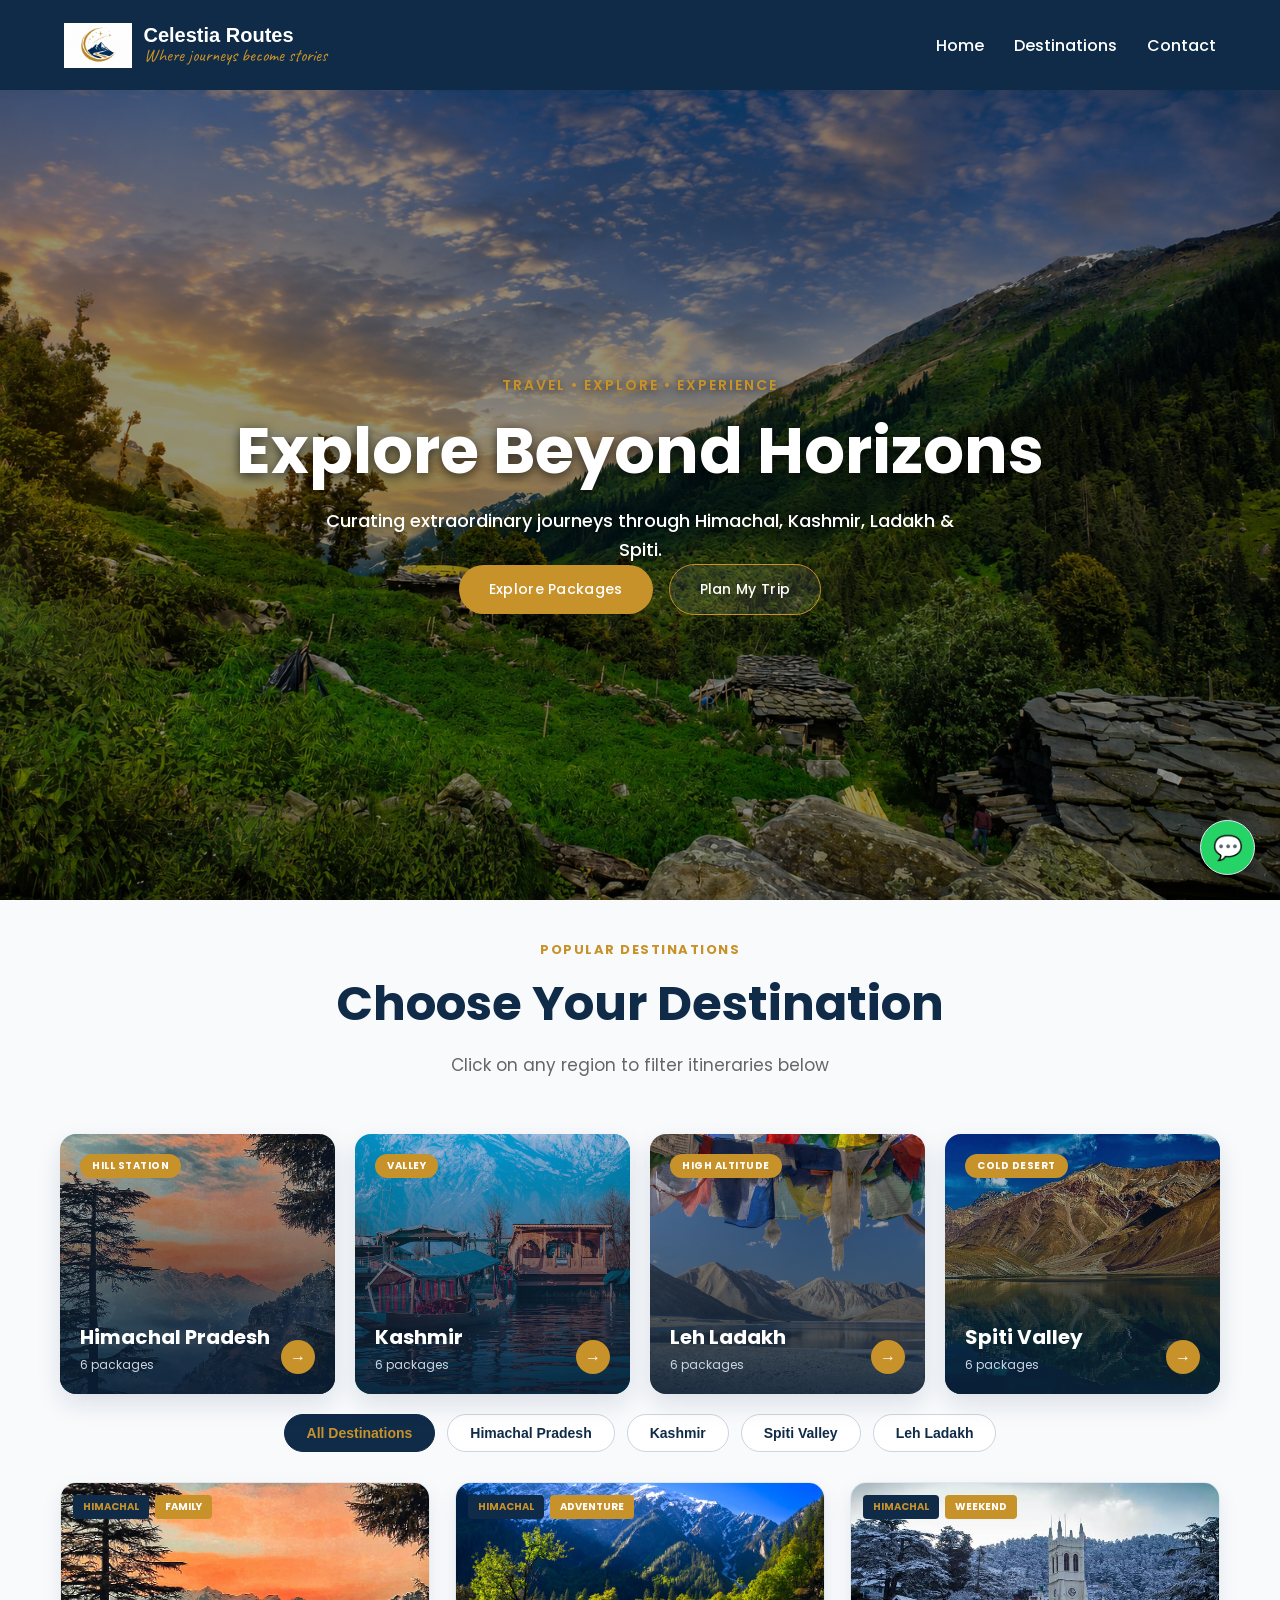
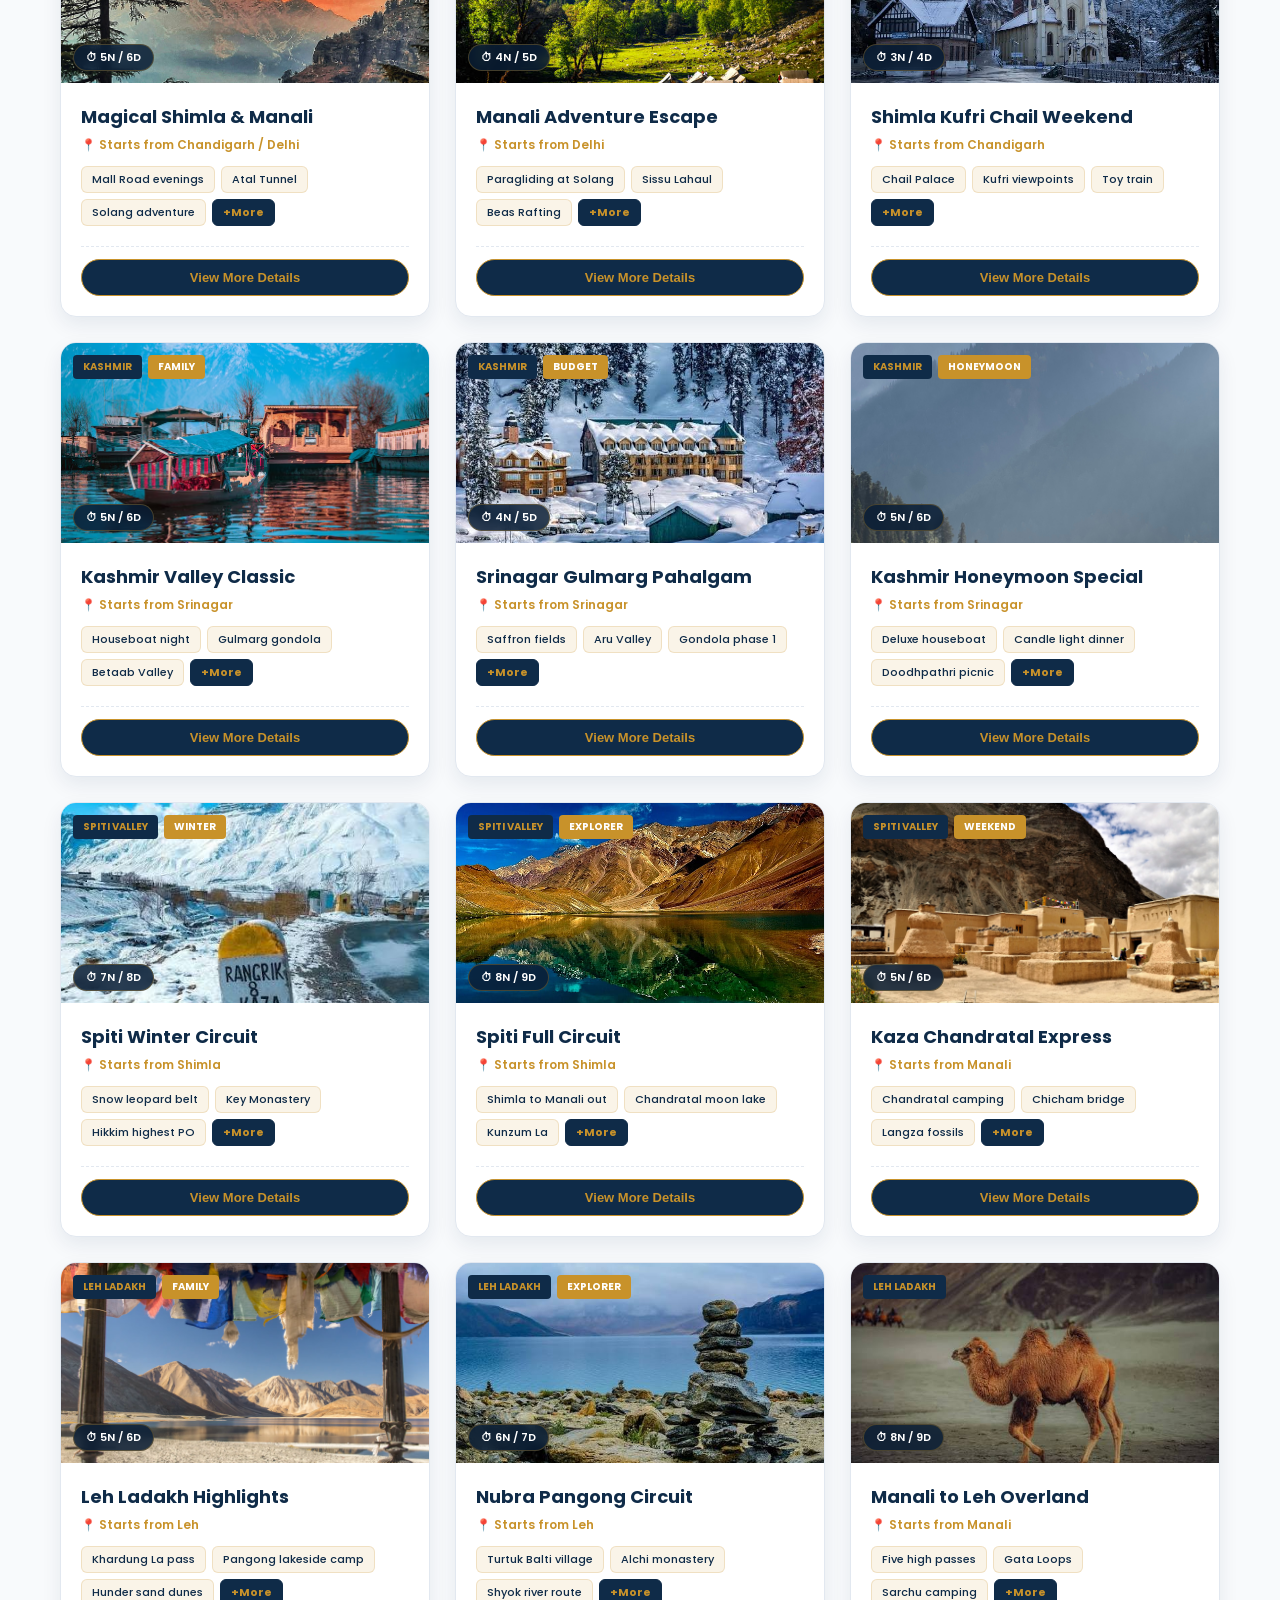
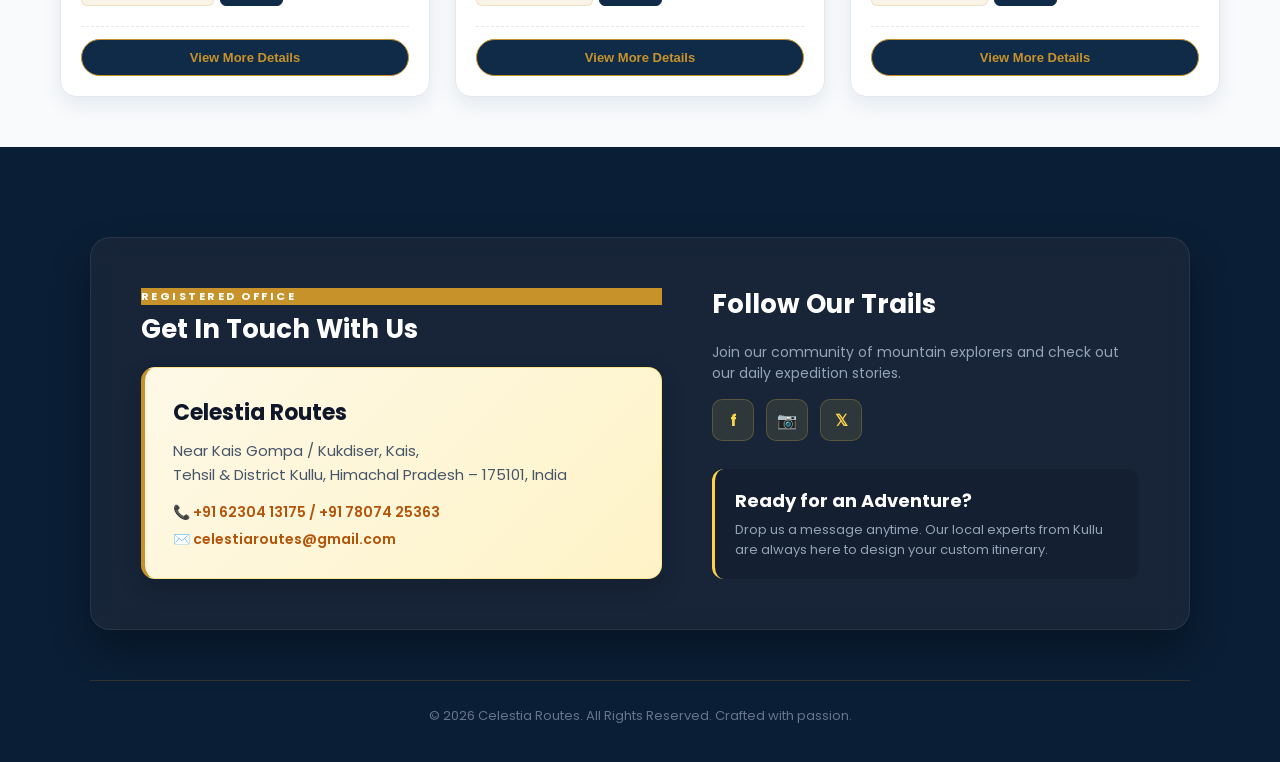
==== commit 6f80ea5c: "Update index.html" ====
--- a/index.html
+++ b/index.html
@@ -2,6 +2,16 @@
 <html lang="en">
 
 <head>
+    <!-- Google tag (gtag.js) -->
+<script async src="https://www.googletagmanager.com/gtag/js?id=AW-18494817242"></script>
+<script>
+  window.dataLayer = window.dataLayer || [];
+  function gtag(){dataLayer.push(arguments);}
+  gtag('js', new Date());
+
+  gtag('config', 'AW-18494817242');
+</script>
+    
     <meta charset="UTF-8">
     <meta name="viewport" content="width=device-width, initial-scale=1.0">
     
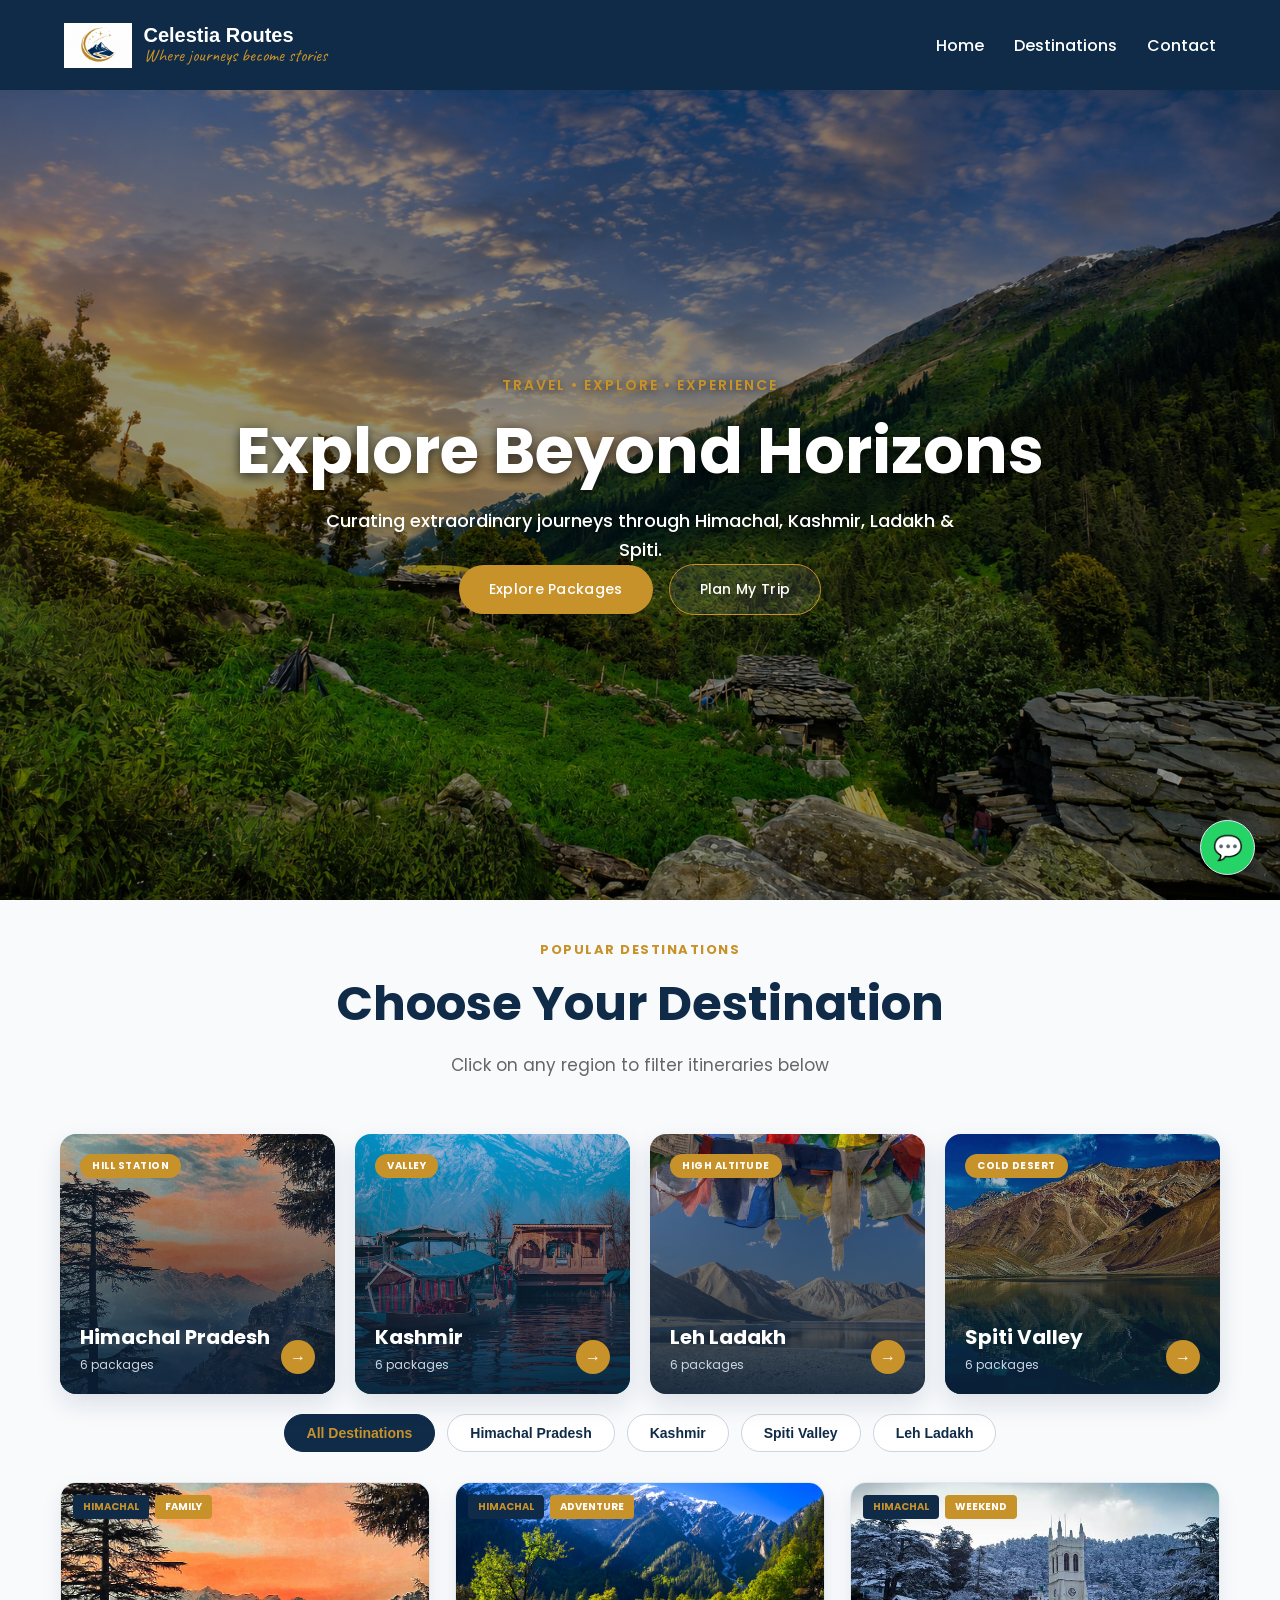
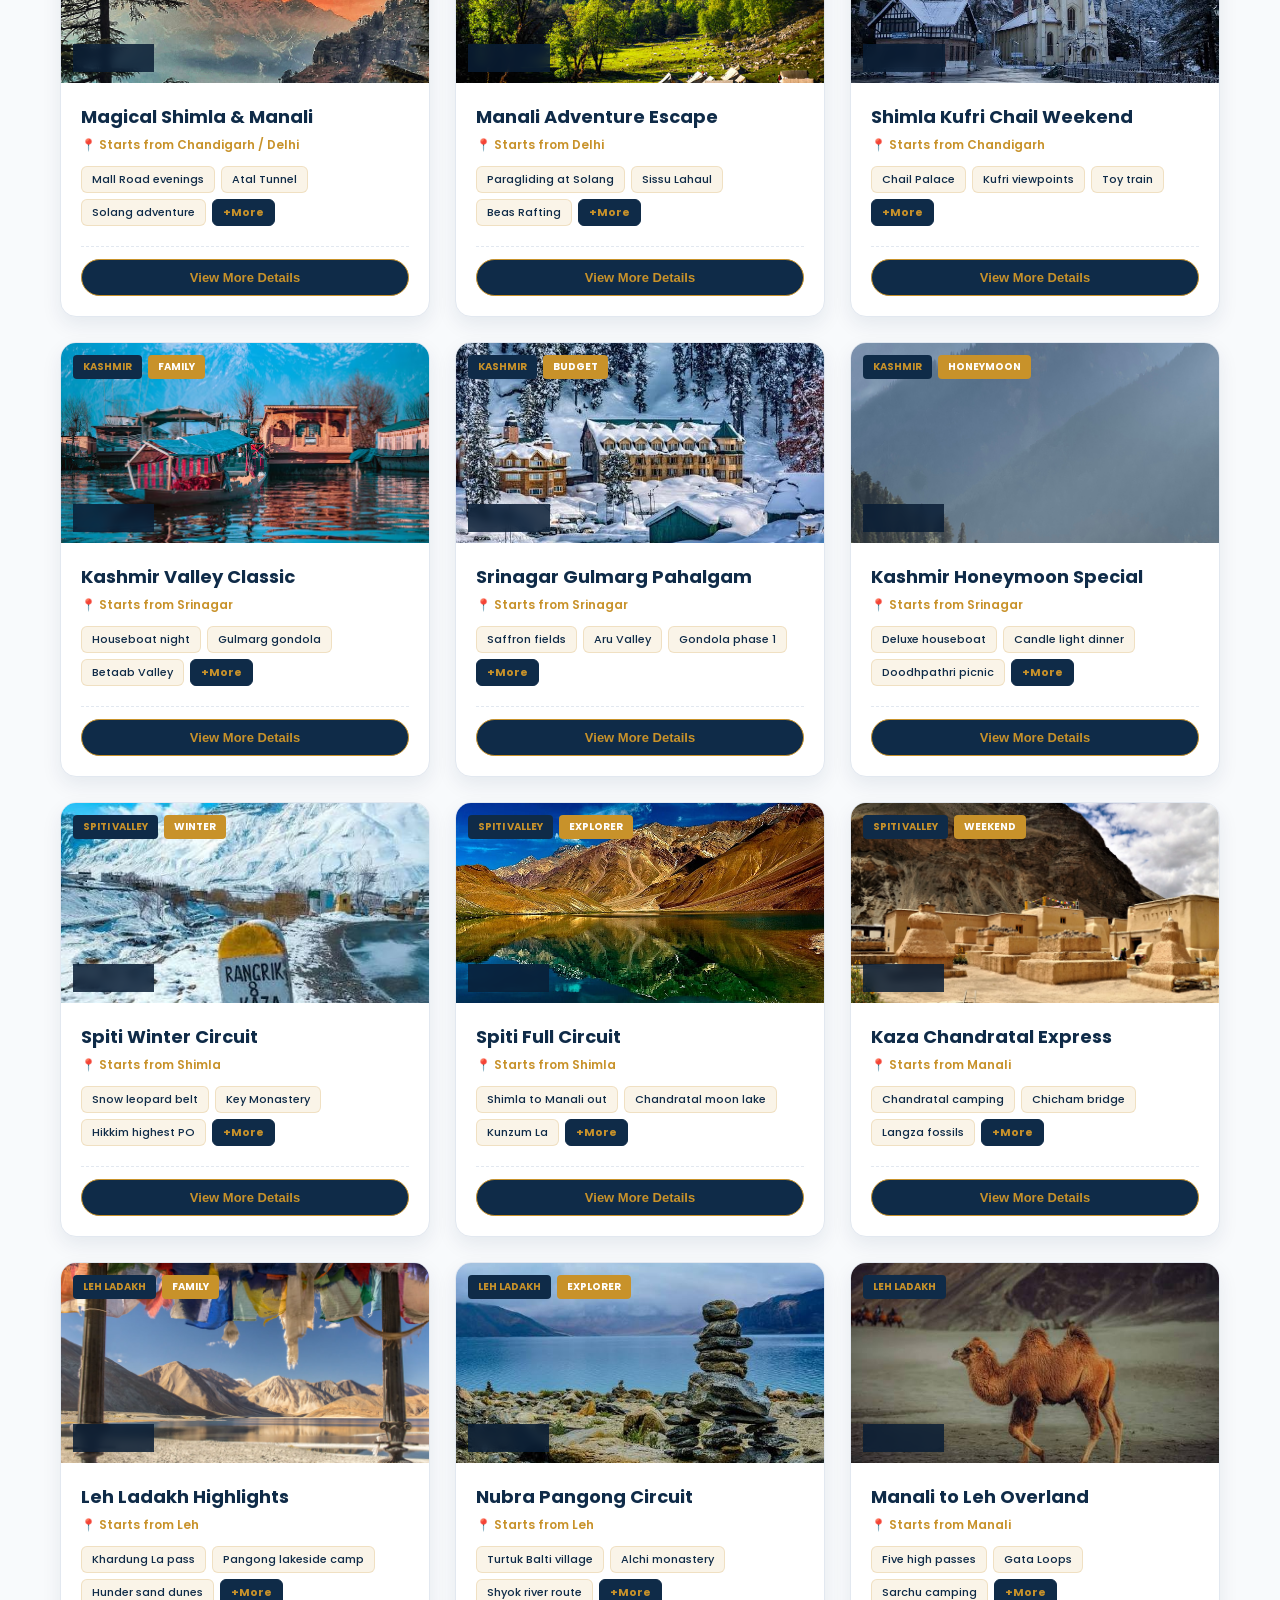
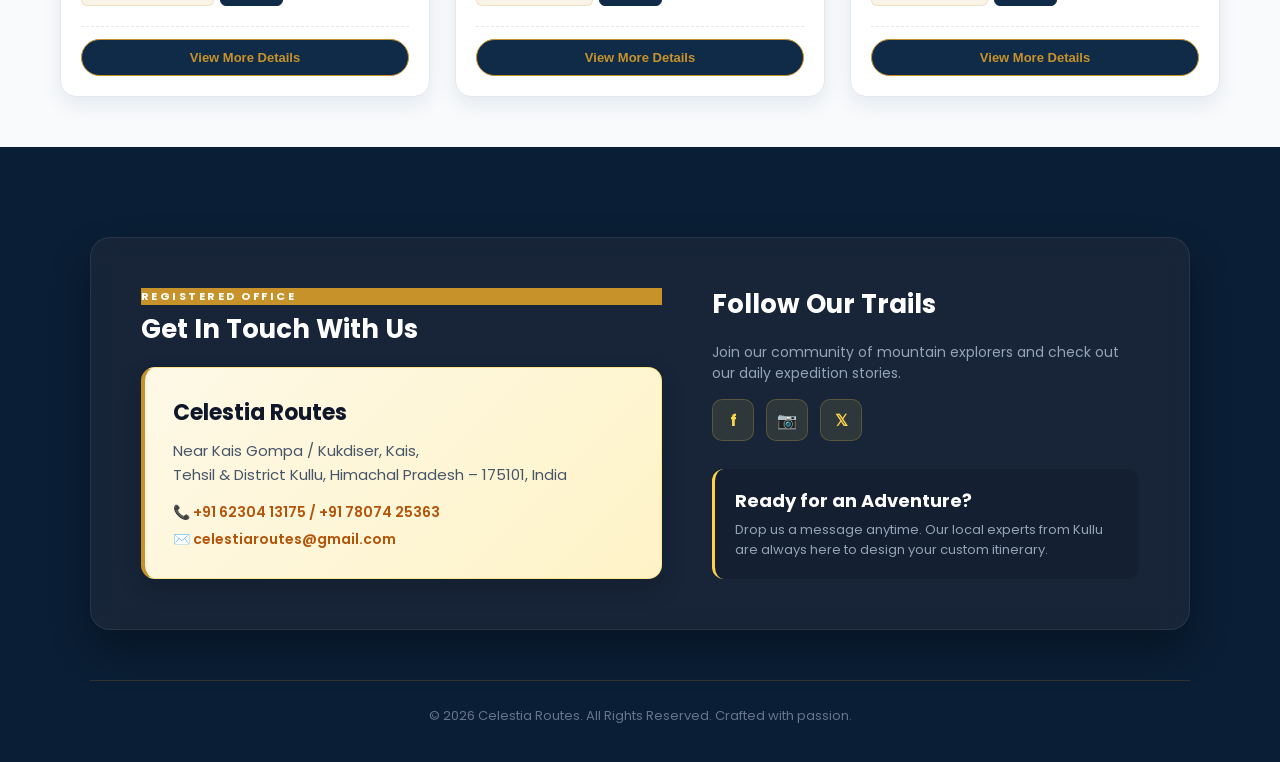
==== commit d8bac458: "Update index.html" ====
--- a/index.html
+++ b/index.html
@@ -3,28 +3,28 @@
 
 <head>
     <!-- Google tag (gtag.js) -->
-<script async src="https://www.googletagmanager.com/gtag/js?id=AW-18494817242"></script>
-<script>
-  window.dataLayer = window.dataLayer || [];
-  function gtag(){dataLayer.push(arguments);}
-  gtag('js', new Date());
-
-  gtag('config', 'AW-18494817242');
-</script>
-    
+    <script async src="https://www.googletagmanager.com/gtag/js?id=AW-18494817242"></script>
+    <script>
+      window.dataLayer = window.dataLayer || [];
+      function gtag(){dataLayer.push(arguments);}
+      gtag('js', new Date());
+
+      gtag('config', 'AW-18494817242');
+    </script>
+
     <meta charset="UTF-8">
     <meta name="viewport" content="width=device-width, initial-scale=1.0">
-    
+
     <!-- Google Search SEO Meta Tags -->
     <title>Celestia Routes | Himachal, Kashmir, Ladakh & Spiti Tour Packages</title>
-    <meta name="description" content="Explore Himachal, Spiti Valley, Ladakh & Kashmir with Celestia Routes. Custom-crafted itineraries, verified stays, and memorable travel experiences.">
+    <meta name="description" content="Explore Himachal, Spiti Valley, Ladakh & Kashmir with Celestia Routes. Custom-crafted itineraries, verified stays, and memorable journeys.">
     <meta name="keywords" content="Celestia Routes, Himachal Tour Packages, Kashmir Tour, Leh Ladakh Expedition, Spiti Valley Trips">
-    
+
     <!-- Open Graph Tags for Social Media Sharing -->
     <meta property="og:title" content="Celestia Routes | Where Journeys Become Stories">
     <meta property="og:description" content="Curating extraordinary journeys through Himachal, Kashmir, Ladakh, and Spiti.">
     <meta property="og:image" content="Image/logo.png">
-    <meta property="og:url" content="https://celestiaroutes.in">
+    <meta property="og:url" content="https://celestiaroutes.com">
 
     <link rel="stylesheet" href="style.css">
     <link href="https://fonts.googleapis.com/css2?family=Caveat:wght@500&family=Poppins:wght@400;500;600;700&display=swap" rel="stylesheet">
@@ -931,6 +931,14 @@
 
         function sendToWhatsApp(event) {
             event.preventDefault();
+
+            // Google Ads Lead Form Conversion Event Tracking
+            if (typeof gtag === 'function') {
+                gtag('event', 'conversion', {
+                    'send_to': 'AW-18494817242/edAFCPa06pIDEnqHgvNE'
+                });
+            }
+
             const packageName = document.getElementById('selectedPackage').value;
             const name = document.getElementById('userName').value;
             const date = document.getElementById('travelDates').value;
